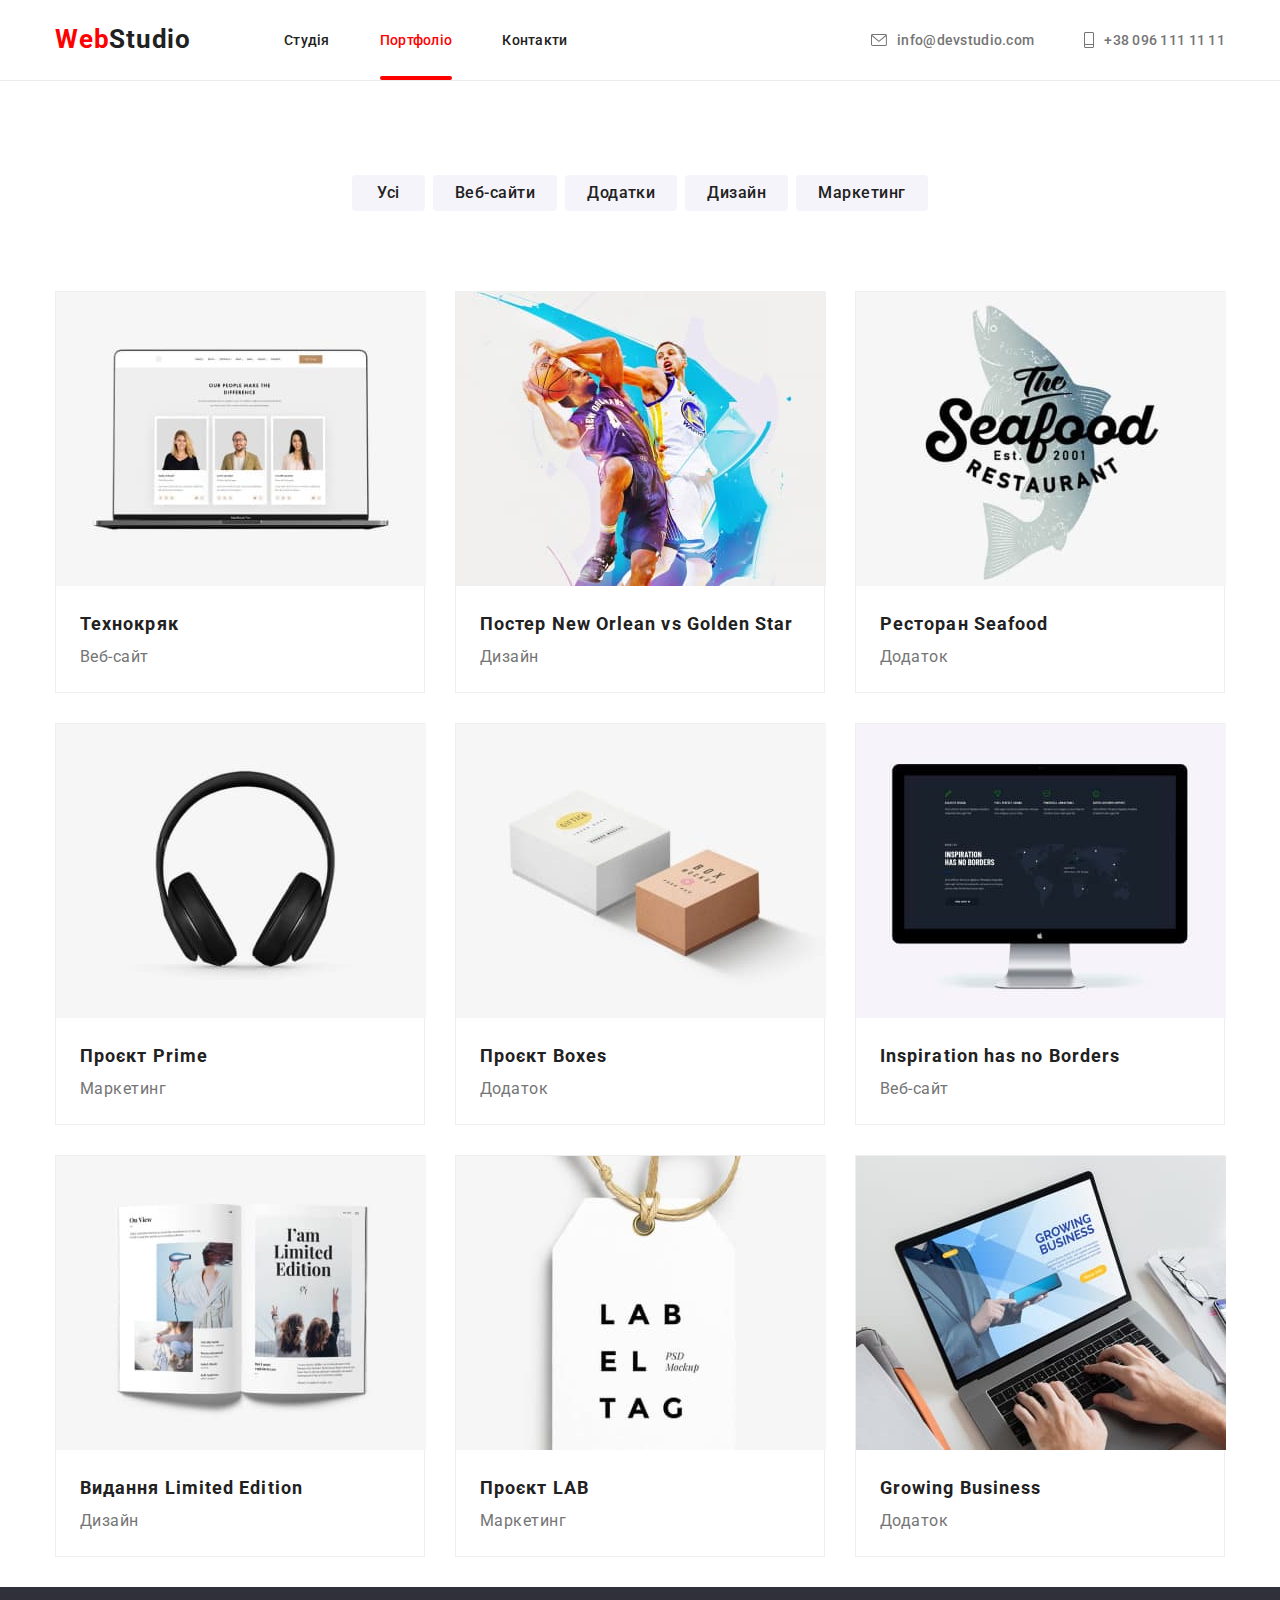
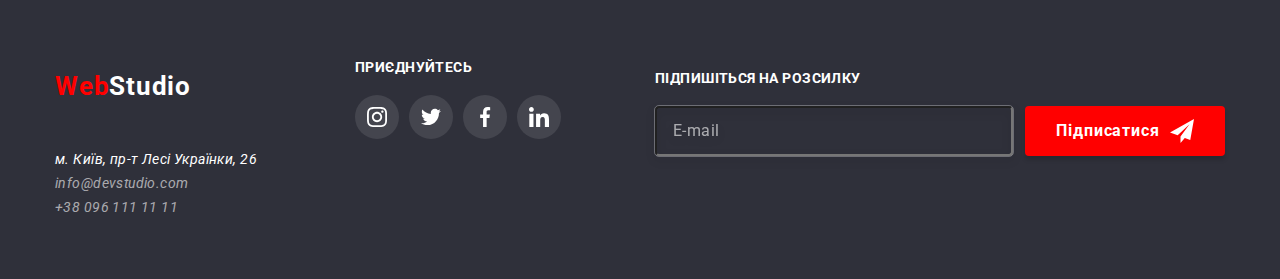
==== portfolio.html @ ca232012 "commit" ====
<!DOCTYPE html>
<html lang="en">
  <head>
    <meta charset="UTF-8" />
    <meta http-equiv="X-UA-Compatible" content="IE=edge" />
    <meta name="viewport" content="width=device-width, initial-scale=1.0" />
    <title>Homework</title>
    <link rel="preconnect" href="https://fonts.googleapis.com" />
    <link rel="preconnect" href="https://fonts.gstatic.com" crossorigin />
    <link
      href="https://fonts.googleapis.com/css2?family=Raleway:wght@700&family=Roboto:wght@400;500;700;900&display=swap"
      rel="stylesheet"
    />
    <link
      rel="stylesheet"
      href="https://cdnjs.cloudflare.com/ajax/libs/modern-normalize/1.1.0/modern-normalize.min.css"
    />
    <link rel="stylesheet" href="./css/main.min.css" />
  </head>
  <body class="body">
    <header class="portfolio-header">
    
      <div class="container container-header">
    
        <!-- Header Logo -->
    
        <nav class="site-nav">
          <a href="/" class="site-nav__logo-header link"><span class="site-nav__logo-web link">Web</span><span
              class="site-nav__logo-studio link">Studio</span></a>
    
          <!-- Header Navigation Items  -->
    
          <ul class="site-nav__list list">
            <li class="site-nav__item">
              <a href="./index.html" class="site-nav__nav-item link site-nav__nav-item--passive">Студія</a>
            </li>
            <li class="site-nav__item">
              <a href="./portfolio.html"
                class="site-nav__nav-item link site-nav__nav-item site-nav__nav-item--active">Портфоліо
              </a>
            </li>
            <li class="site-nav__item">
              <a href="#" class="site-nav__nav-item link site-nav__nav-items site-nav__nav-item--passive">Контакти</a>
            </li>
          </ul>
        </nav>
    
        <!-- Header Contacts -->
    
        <ul class="contact-header-list list">
          <li class="contact-header-list__item">
            <div class="mail">
              <svg class="mail__icon">
                <use href="./images/symbol-defs.svg#icon-envelope"></use>
              </svg>
              <a href="mailto:info@devstudio.com" class="mail__link link">info@devstudio.com</a>
            </div>
          </li>
          <li>
            <div class="tel">
              <svg class="tel__icon">
                <use href="./images/symbol-defs.svg#telephone"></use>
              </svg>
              <a href="tel:+380961111111" class="tel__link">+38 096 111 11 11</a>
            </div>
          </li>
        </ul>
      </div>
    </header>

    <main>
      <h1 hidden class="page-title">Portfolio</h1>

      <!-- Buttons -->

      <section class="section button-page">
        <div class="container">
          <h2 hidden>Options</h2>
          <ul class="button-list list">
            <li class="item">
              <button
                type="button"
                class="portfolio-buttons interactive-element button-all"
              >
                Усі
              </button>
            </li>
            <li class="item">
              <button
                type="button"
                class="portfolio-buttons interactive-element button"
              >
                Веб-сайти
              </button>
            </li>
            <li class="item">
              <button
                type="button"
                class="portfolio-buttons interactive-element button"
              >
                Додатки
              </button>
            </li>
            <li class="item">
              <button
                type="button"
                class="portfolio-buttons interactive-element button"
              >
                Дизайн
              </button>
            </li>
            <li class="item">
              <button
                type="button"
                class="portfolio-buttons interactive-element button"
              >
                Маркетинг
              </button>
            </li>
          </ul>
        </div>
      </section>

      <!-- Photos -->

      <section class="section portfolio-photos photo-page">
        <div class="container">
          <h2 hidden>Gallery</h2>
          <ul class="list gallery-list">
            <li class="item">
              <div class="portfolio-photo-container">
                <img src="./images/laptop.jpg" alt="laptop" width="370" />
                <div class="photo-inner-container">
                  <p class="photo-inner-text">
                    Ресурс пропонує комплексні пропозиції з різним рівнем
                    функціоналу та сервісів. Все це дозволить відвідувачу
                    отримати вичерпні відомості про компанію чи приватну особу.
                  </p>
                </div>
              </div>

              <div class="portfolio-card">
                <h3 class="gallery-name">Технокряк</h3>
                <p class="gallery-description">Веб-сайт</p>
              </div>
            </li>
            <li class="item">
              <div class="portfolio-photo-container">
                <img
                  src="./images/basketball.jpg"
                  alt="basketball"
                  width="370"
                />
                <div class="photo-inner-container">
                  <p class="photo-inner-text">
                    Ресурс пропонує комплексні пропозиції з різним рівнем
                    функціоналу та сервісів. Все це дозволить відвідувачу
                    отримати вичерпні відомості про компанію чи приватну особу.
                  </p>
                </div>
              </div>

              <div class="portfolio-card">
                <h3 class="gallery-name">Постер New Orlean vs Golden Star</h3>
                <p class="gallery-description">Дизайн</p>
              </div>
            </li>
            <li class="item">
              <div class="portfolio-photo-container">
                <img src="./images/seafood.jpg" alt="seafood" width="370" />
                <div class="photo-inner-container">
                  <p class="photo-inner-text">
                    Ресурс пропонує комплексні пропозиції з різним рівнем
                    функціоналу та сервісів. Все це дозволить відвідувачу
                    отримати вичерпні відомості про компанію чи приватну особу.
                  </p>
                </div>
              </div>

              <div class="portfolio-card">
                <h3 class="gallery-name">Ресторан Seafood</h3>
                <p class="gallery-description">Додаток</p>
              </div>
            </li>
            <li class="item">
              <div class="portfolio-photo-container">
                <img
                  src="./images/headphones.jpg"
                  alt="headphones"
                  width="370"
                />
                <div class="photo-inner-container">
                  <p class="photo-inner-text">
                    Ресурс пропонує комплексні пропозиції з різним рівнем
                    функціоналу та сервісів. Все це дозволить відвідувачу
                    отримати вичерпні відомості про компанію чи приватну особу.
                  </p>
                </div>
              </div>

              <div class="portfolio-card">
                <h3 class="gallery-name">Проєкт Prime</h3>
                <p class="gallery-description">Маркетинг</p>
              </div>
            </li>
            <li class="item">
              <div class="portfolio-photo-container">
                <img src="./images/boxes.jpg" alt="boxes" width="370" />
                <div class="photo-inner-container">
                  <p class="photo-inner-text">
                    Ресурс пропонує комплексні пропозиції з різним рівнем
                    функціоналу та сервісів. Все це дозволить відвідувачу
                    отримати вичерпні відомості про компанію чи приватну особу.
                  </p>
                </div>
              </div>

              <div class="portfolio-card">
                <h3 class="gallery-name">Проєкт Boxes</h3>
                <p class="gallery-description">Додаток</p>
              </div>
            </li>
            <li class="item">
              <div class="portfolio-photo-container">
                <img src="./images/monitor.jpg" alt="monitor" width="370" />
                <div class="photo-inner-container">
                  <p class="photo-inner-text">
                    Ресурс пропонує комплексні пропозиції з різним рівнем
                    функціоналу та сервісів. Все це дозволить відвідувачу
                    отримати вичерпні відомості про компанію чи приватну особу.
                  </p>
                </div>
              </div>

              <div class="portfolio-card">
                <h3 class="gallery-name">Inspiration has no Borders</h3>
                <p class="gallery-description">Веб-сайт</p>
              </div>
            </li>
            <li class="item">
              <div class="portfolio-photo-container">
                <img
                  src="./images/limited-edition.jpg"
                  alt="limited-edition"
                  width="370"
                />
                <div class="photo-inner-container">
                  <p class="photo-inner-text">
                    Ресурс пропонує комплексні пропозиції з різним рівнем
                    функціоналу та сервісів. Все це дозволить відвідувачу
                    отримати вичерпні відомості про компанію чи приватну особу.
                  </p>
                </div>
              </div>

              <div class="portfolio-card">
                <h3 class="gallery-name">Видання Limited Edition</h3>
                <p class="gallery-description">Дизайн</p>
              </div>
            </li>
            <li class="item">
              <div class="portfolio-photo-container">
                <img src="./images/lab.jpg" alt="lab" width="370" />
                <div class="photo-inner-container">
                  <p class="photo-inner-text">
                    Ресурс пропонує комплексні пропозиції з різним рівнем
                    функціоналу та сервісів. Все це дозволить відвідувачу
                    отримати вичерпні відомості про компанію чи приватну особу.
                  </p>
                </div>
              </div>

              <div class="portfolio-card">
                <h3 class="gallery-name">Проєкт LAB</h3>
                <p class="gallery-description">Маркетинг</p>
              </div>
            </li>
            <li class="item">
              <div class="portfolio-photo-container">
                <img
                  src="./images/growing-business.jpg"
                  alt="growing-business"
                  width="370"
                />
                <div class="photo-inner-container">
                  <p class="photo-inner-text">
                    Ресурс пропонує комплексні пропозиції з різним рівнем
                    функціоналу та сервісів. Все це дозволить відвідувачу
                    отримати вичерпні відомості про компанію чи приватну особу.
                  </p>
                </div>
              </div>

              <div class="portfolio-card">
                <h3 class="gallery-name">Growing Business</h3>
                <p class="gallery-description">Додаток</p>
              </div>
            </li>
          </ul>
        </div>
      </section>
    </main>

    <!-- Footer -->

<footer class="footer">
  <div class="container footer-page">
    <div class="logo-address">

      <!-- Logo2 -->

      <a href="/" class="logo-footer link">
        <span class="logo-footer__web">Web</span><span class="logo-footer__studio">Studio</span></a>

      <!-- Address -->

      <address class="address-content">
        <ul class="list address-list">
          <li class="footer-first-li">
            <a href="https://goo.gl/maps/HX44u6QqczXMJnG8A" target="_blank" rel="noopener norefferer nofollow"
              class="address link">
              м. Київ, пр-т Лесі Українки, 26
            </a>
          </li>
          <li class="footer-second-li">
            <a href="emailto:info@devstudio.com" class="footer-mail address link">info@devstudio.com</a>
          </li>
          <li class="footer-third-li">
            <a href="tel:+380961111111" class="footer-tel address link">+38 096 111 11 11</a>
          </li>
        </ul>
      </address>
    </div>
    <div class="block-join">
      <p class="title-join">Приєднуйтесь</p>
      <ul class="list list-join">
        <li class="item-join">
          <a href="/" class="link-join link">
            <svg class="instagram icon-join" width="20" height="20">
              <use href="./images/symbol-defs.svg#instagram"></use>
            </svg>
          </a>
        </li>
        <li class="item-join">
          <a href="/" class="link-join link">
            <svg class="instagram icon-join" width="20" height="20">
              <use href="./images/symbol-defs.svg#twitter"></use>
            </svg>
          </a>
        </li>
        <li class="item-join">
          <a href="/" class="link-join link">
            <svg class="instagram icon-join" width="20" height="20">
              <use href="./images/symbol-defs.svg#facebook"></use>
            </svg>
          </a>
        </li>
        <li class="item-join">
          <a href="/" class="link-join link">
            <svg class="instagram icon-join" width="20" height="20">
              <use href="./images/symbol-defs.svg#linkedin"></use>
            </svg>
          </a>
        </li>
      </ul>
    </div>

    <!-- Footer Form -->

    <div class="subscribe-container">
      <p class="subscribe-title">Підпишіться на розсилку</p>
      <div class="subscribe-inner-container">
        <form class="form-footer">
          <label>
            <input class="footer-input" type="email" name="email" id="email" placeholder="E-mail" />
          </label>
        </form>
        <button type="submit" class="subscribe-button">
          <p class="subscribe-button-text">Підписатися</p>
          <svg class="subscribe-svg">
            <use href="./images/button-and-modal.svg#telegram-subscribe-button"></use>
          </svg>
        </button>
      </div>
    </div>
  </div>
</footer>
    
  </body>
</html>
---- css/main.min.css ----
h1,h2,h3,h4,h5,h6,p,ul{margin-top:0;margin-bottom:0;padding:0}.list{list-style:none;padding:0;margin:0}.body{font-family:"Roboto",sans-serif;font-size:14px;background-color:#fff;color:#212121}.container{width:1200px;margin:0 auto;padding:0 15px}.link{text-decoration:none}.section{padding-top:94px;padding-bottom:30px}/*! modern-normalize v1.1.0 | MIT License | https://github.com/sindresorhus/modern-normalize */*,::before,::after{-webkit-box-sizing:border-box;box-sizing:border-box}html{line-height:1.15;-webkit-text-size-adjust:100%;-moz-tab-size:4;-o-tab-size:4;tab-size:4}body{margin:0;font-family:system-ui,-apple-system,"Segoe UI",Roboto,Helvetica,Arial,sans-serif,"Apple Color Emoji","Segoe UI Emoji"}hr{height:0;color:inherit}abbr[title]{-webkit-text-decoration:underline dotted;text-decoration:underline dotted}b,strong{font-weight:bolder}code,kbd,samp,pre{font-family:ui-monospace,SFMono-Regular,Consolas,"Liberation Mono",Menlo,monospace;font-size:1em}small{font-size:80%}sub,sup{font-size:75%;line-height:0;position:relative;vertical-align:baseline}sub{bottom:-0.25em}sup{top:-0.5em}table{text-indent:0;border-color:inherit}button,input,optgroup,select,textarea{font-family:inherit;font-size:100%;line-height:1.15;margin:0}button,select{text-transform:none}button,[type=button],[type=reset],[type=submit]{-webkit-appearance:button}::-moz-focus-inner{border-style:none;padding:0}:-moz-focusring{outline:1px dotted ButtonText}:-moz-ui-invalid{box-shadow:none}legend{padding:0}progress{vertical-align:baseline}::-webkit-inner-spin-button,::-webkit-outer-spin-button{height:auto}[type=search]{-webkit-appearance:textfield;outline-offset:-2px}::-webkit-search-decoration{-webkit-appearance:none}::-webkit-file-upload-button{-webkit-appearance:button;font:inherit}summary{display:list-item}.container-header{display:-webkit-box;display:-ms-flexbox;display:flex}.site-nav{display:-webkit-box;display:-ms-flexbox;display:flex;-webkit-box-align:center;-ms-flex-align:center;align-items:center}.site-nav__logo-header{display:-webkit-box;display:-ms-flexbox;display:flex;-ms-flex-line-pack:center;align-content:center;-webkit-box-pack:end;-ms-flex-pack:end;justify-content:flex-end;margin-right:93px;padding-top:24px;padding-bottom:25px;font-weight:700;font-size:26px;line-height:1.1923076923;letter-spacing:.03em}.site-nav__logo-web{color:red}.site-nav__logo-studio{color:#212121}.site-nav__list{display:-webkit-box;display:-ms-flexbox;display:flex}.site-nav__item{margin-right:50px}.site-nav__item:last-child{margin-right:0}.site-nav__nav-item{font-weight:500;line-height:1.1428571429;letter-spacing:.02em;color:#212121;display:block;padding-top:32px;-webkit-transition:background-color 250ms cubic-bezier(0.4, 0, 0.2, 1),color 250ms cubic-bezier(0.4, 0, 0.2, 1);transition:background-color 250ms cubic-bezier(0.4, 0, 0.2, 1),color 250ms cubic-bezier(0.4, 0, 0.2, 1)}.site-nav__nav-item--passive{padding-top:32px;padding-bottom:32px}.site-nav__nav-item--active{color:red}.site-nav__nav-item--active{color:red}.site-nav__nav-item--active::after{display:block;content:"";width:100%;height:4px;margin-top:28px;margin-bottom:0px;background-color:red;border-radius:2px}.site-nav__nav-item:hover,.site-nav__nav-item:focus{color:red}.portfolio-header{background-color:#fff;border-bottom:1px solid #ececec}.portfolio-active-link{color:red}.portfolio-active-link::after{display:block;content:"";width:100%;height:4px;margin-top:28px;margin-bottom:0px;background-color:red;border-radius:2px}.contact-header-list{display:-webkit-box;display:-ms-flexbox;display:flex;-webkit-box-align:center;-ms-flex-align:center;align-items:center;margin-left:auto}.contact-header-list__item:not(:first-child){margin-left:50px}.mail{display:-webkit-box;display:-ms-flexbox;display:flex;-webkit-box-align:center;-ms-flex-align:center;align-items:center}.mail__icon{width:16px;height:12px;margin-right:10px;fill:#757575;-webkit-transition:fill 250ms cubic-bezier(0.4, 0, 0.2, 1);transition:fill 250ms cubic-bezier(0.4, 0, 0.2, 1)}.mail__icon:hover,.mail__icon:focus{fill:red}.mail__link{font-weight:500;line-height:1.3333333333;letter-spacing:.02em;text-decoration:none;color:#757575;margin-right:50px;-webkit-transition:color 250ms cubic-bezier(0.4, 0, 0.2, 1);transition:color 250ms cubic-bezier(0.4, 0, 0.2, 1)}.mail__link:hover,.mail__link:focus{color:red}.tel{display:-webkit-box;display:-ms-flexbox;display:flex;-webkit-box-align:center;-ms-flex-align:center;align-items:center}.tel__icon{width:10px;height:16px;margin-right:10px;fill:#757575;-webkit-transition:fill 250ms cubic-bezier(0.4, 0, 0.2, 1);transition:fill 250ms cubic-bezier(0.4, 0, 0.2, 1)}.tel__icon:hover,.tel__icon:focus{fill:red}.tel__link{font-weight:500;line-height:1.3333333333;letter-spacing:.02em;text-decoration:none;color:#757575;-webkit-transition:color 250ms cubic-bezier(0.4, 0, 0.2, 1);transition:color 250ms cubic-bezier(0.4, 0, 0.2, 1)}.tel__link:hover,.tel__link:focus{color:red}.hero-page{background-color:#2f303a;text-align:center;padding-top:0px;padding-bottom:0px}.overlay{max-width:1600px;min-height:600px;margin-left:auto;margin-right:auto;padding-top:200px;padding-bottom:200px;background:rgba(47,48,58,.4);background-image:-webkit-gradient(linear, left top, left bottom, from(rgba(47, 48, 58, 0.4)), to(rgba(47, 48, 58, 0.4))),url(../images/hero-overlay.jpg);background-image:linear-gradient(rgba(47, 48, 58, 0.4), rgba(47, 48, 58, 0.4)),url(../images/hero-overlay.jpg);background-repeat:no-repeat;background-size:cover;background-position:center}.hero__title{font-weight:900;font-size:44px;line-height:1.3636363636;text-align:center;letter-spacing:.06em;text-transform:uppercase;color:#fff;width:696px;margin-left:auto;margin-right:auto}.hero__title-button{font-weight:700;font-size:16px;line-height:1.875;font-family:inherit;cursor:pointer;color:#fff;background-color:red;display:inline-block;margin-top:30px;margin-left:auto;margin-right:auto;-webkit-box-shadow:0px 4px 4px rgba(0,0,0,.15);box-shadow:0px 4px 4px rgba(0,0,0,.15);border-radius:4px;border:none;min-width:216px;padding:10px 32px;-webkit-transition:background-color 250ms cubic-bezier(0.4, 0, 0.2, 1),color 250ms cubic-bezier(0.4, 0, 0.2, 1),text-shadow 250ms cubic-bezier(0.4, 0, 0.2, 1);transition:background-color 250ms cubic-bezier(0.4, 0, 0.2, 1),color 250ms cubic-bezier(0.4, 0, 0.2, 1),text-shadow 250ms cubic-bezier(0.4, 0, 0.2, 1)}.hero__title-button:hover{background-color:#188ce8;-webkit-filter:drop-shadow(0px 4px 4px rgba(0, 0, 0, 0.25));filter:drop-shadow(0px 4px 4px rgba(0, 0, 0, 0.25))}.opportunities-page{background-color:#f5f5f5}.opportunities-container__list{display:-webkit-box;display:-ms-flexbox;display:flex}.opportunities-bg{display:-webkit-box;display:-ms-flexbox;display:flex;content:"";-webkit-box-pack:center;-ms-flex-pack:center;justify-content:center;-webkit-box-align:center;-ms-flex-align:center;align-items:center;background-color:#f5f4fa;width:270px;height:120px;margin-bottom:30px;border:none;border-radius:4px}.opportunities-container__item+.opportunities-container__item{margin-left:30px}.opportunities-container__title{font-weight:700;line-height:1.1428571429;letter-spacing:.03em;text-transform:uppercase;color:#212121;margin-bottom:10px}.opportunities-container__text{font-weight:400;line-height:1.7142857143;letter-spacing:.03em;color:#757575}.wwd-section{padding-top:0px;background-color:#f5f5f5}.wwd__title{font-weight:700;font-size:36px;line-height:1.1666666667;text-align:center;letter-spacing:.03em;color:#212121}.wwd__photo-list{display:-webkit-box;display:-ms-flexbox;display:flex;padding-top:50px}.wwd__item+.wwd__item{margin-left:30px}.photo-wwd-container{position:relative;width:370px;height:294px}.photo-wwd-inner-container{position:absolute;bottom:0;display:-webkit-box;display:-ms-flexbox;display:flex;-webkit-box-pack:center;-ms-flex-pack:center;justify-content:center;-webkit-box-align:center;-ms-flex-align:center;align-items:center;width:100%;height:70px;background-color:rgba(47,48,58,.8);border:1px solid #000;-webkit-box-shadow:0px 4px 4px rgba(0,0,0,.25);box-shadow:0px 4px 4px rgba(0,0,0,.25);font-weight:700;font-size:14px;line-height:16px;text-align:center;letter-spacing:.03em;text-transform:uppercase;color:#fff}.team-page{background-color:#f5f4fa;padding-bottom:0px}.team-title{font-weight:700;font-size:36px;line-height:1.1666666667;text-align:center;letter-spacing:.03em;border-color:#fff;color:#212121}.list-team-images{padding-top:50px;padding-bottom:107px;display:-webkit-box;display:-ms-flexbox;display:flex;-webkit-box-pack:justify;-ms-flex-pack:justify;justify-content:space-between}.list-team-images .item{width:calc((100% - 30px)/2);background-color:#fff;-webkit-box-shadow:0px 1px 3px rgba(0,0,0,.12),0px 1px 1px rgba(0,0,0,.14),0px 2px 1px rgba(0,0,0,.2);box-shadow:0px 1px 3px rgba(0,0,0,.12),0px 1px 1px rgba(0,0,0,.14),0px 2px 1px rgba(0,0,0,.2);border-radius:0px 0px 4px 4px}.list-team-images>.item:not(:last-child){margin-right:30px}.images-team{border-radius:0px}.worker{font-weight:500;font-size:16px;line-height:1.1875;text-align:center;letter-spacing:.03em;color:#212121;margin-top:30px}.position{font-weight:400;font-size:16px;line-height:1.1875;text-align:center;letter-spacing:.03em;color:#757575;margin-top:10px;margin-bottom:30px}.social-list{display:-webkit-box;display:-ms-flexbox;display:flex;-webkit-box-pack:center;-ms-flex-pack:center;justify-content:center;-webkit-box-align:center;-ms-flex-align:center;align-items:center;padding-left:32px;padding-right:32px;padding-bottom:30px}.social-list>.social-item+.social-item{margin-left:10px}.social-link{display:-webkit-box;display:-ms-flexbox;display:flex;-webkit-box-pack:center;-ms-flex-pack:center;justify-content:center;-webkit-box-align:center;-ms-flex-align:center;align-items:center;width:44px;height:44px;background-color:#fff;border:none;border-radius:50%;-webkit-transition:background-color 250ms cubic-bezier(0.4, 0, 0.2, 1);transition:background-color 250ms cubic-bezier(0.4, 0, 0.2, 1)}.social-link:hover{background-color:red}.icon{width:20px;height:20px;fill:#afb1b8;-webkit-transition:fill 250ms cubic-bezier(0.4, 0, 0.2, 1);transition:fill 250ms cubic-bezier(0.4, 0, 0.2, 1)}.icon:hover,.icon:focus{fill:#fff}.instagram-icon{fill:#afb1b8;-webkit-transition:fill 250ms cubic-bezier(0.4, 0, 0.2, 1);transition:fill 250ms cubic-bezier(0.4, 0, 0.2, 1)}.instagram-icon:hover,.instagram-icon:focus{fill:#fff}.permanent-clients{padding-top:0px}.permanent-clients-title{font-weight:700;font-size:36px;line-height:42px;text-align:center;letter-spacing:.03em;color:#212121;padding-top:82px}.clients-list{display:-webkit-box;display:-ms-flexbox;display:flex;margin-top:50px;-webkit-box-pack:center;-ms-flex-pack:center;justify-content:center}.clients-link{display:-webkit-box;display:-ms-flexbox;display:flex;-webkit-box-pack:center;-ms-flex-pack:center;justify-content:center;-webkit-box-align:center;-ms-flex-align:center;align-items:center;width:170px;height:92px;background-color:#fff;border:1px solid #afb1b8;border-radius:4px;-webkit-transition:border 250ms cubic-bezier(0.4, 0, 0.2, 1);transition:border 250ms cubic-bezier(0.4, 0, 0.2, 1)}.clients-link:hover,.clients-link:focus{border:1px solid #2196f3}.icon-clients{width:106px;height:60px;fill:#afb1b8;-webkit-transition:fill 250ms cubic-bezier(0.4, 0, 0.2, 1);transition:fill 250ms cubic-bezier(0.4, 0, 0.2, 1)}.icon-clients:hover,.icon-clients:focus{fill:red}.clients-list>.item-clients+.item-clients{margin-left:30px}.footer{background-color:#2f303a;padding-top:60px;padding-bottom:60px}.footer-page{display:-webkit-box;display:-ms-flexbox;display:flex;-webkit-box-pack:justify;-ms-flex-pack:justify;justify-content:space-between}.logo-footer{display:-webkit-box;display:-ms-flexbox;display:flex;-ms-flex-line-pack:center;align-content:center;-webkit-box-pack:end;-ms-flex-pack:end;justify-content:flex-end;margin-right:93px;padding-top:24px;padding-bottom:25px;font-weight:700;font-size:26px;line-height:1.1923076923;letter-spacing:.03em}.logo-footer__web{color:red}.logo-footer__studio{color:#fff}.address{font-weight:400;line-height:1.7142857143;letter-spacing:.03em;color:#fff;-webkit-transition:color 250ms cubic-bezier(0.4, 0, 0.2, 1);transition:color 250ms cubic-bezier(0.4, 0, 0.2, 1)}.address:hover,.address:focus{color:red}.address-content{margin-top:20px}.footer-mail{color:rgba(255,255,255,.6);margin-top:9px}.footer-tel{color:rgba(255,255,255,.6);margin-top:9px}.block-join{width:206px;height:80px;padding-top:12px;margin-left:70px;padding-bottom:40px}.title-join{font-weight:700;font-size:14px;line-height:16px;letter-spacing:.03em;text-transform:uppercase;color:#fff}.list-join{display:-webkit-box;display:-ms-flexbox;display:flex;list-style:none;margin-top:20px}.list-join>.item-join+.item-join{margin-left:10px}.link-join{display:-webkit-box;display:-ms-flexbox;display:flex;-webkit-box-align:center;-ms-flex-align:center;align-items:center;-webkit-box-pack:center;-ms-flex-pack:center;justify-content:center;width:44px;height:44px;border:none;border-radius:50%;background-color:rgba(255,255,255,.1);-webkit-transition:background-color 250ms cubic-bezier(0.4, 0, 0.2, 1);transition:background-color 250ms cubic-bezier(0.4, 0, 0.2, 1)}.link-join:hover,.link-join:focus{background-color:red}.icon-join{fill:#fff;-webkit-transition:fill 250ms cubic-bezier(0.4, 0, 0.2, 1);transition:fill 250ms cubic-bezier(0.4, 0, 0.2, 1)}.icon-join:hover,.icon-join:focus{fill:#fff}.subscribe-container{margin-left:93px;padding-top:23px;padding-bottom:23px}.subscribe-title{font-weight:700;font-size:14px;line-height:16px;letter-spacing:.03em;text-transform:uppercase;color:#fff;margin-bottom:20px}.subscribe-inner-container{display:-webkit-box;display:-ms-flexbox;display:flex}.form-footer input{width:358px;height:50px;margin-right:12px;padding:15px 16px;background-color:rgba(0,0,0,0);outline:1px solid rgba(255,255,255,.3);-webkit-filter:drop-shadow(0px 4px 4px rgba(0, 0, 0, 0.15));filter:drop-shadow(0px 4px 4px rgba(0, 0, 0, 0.15));border-radius:4px}.form-footer input::-webkit-input-placeholder{font-weight:400;font-size:16px;line-height:20px;letter-spacing:.03em;color:rgba(255,255,255,.6)}.form-footer input::-moz-placeholder{font-weight:400;font-size:16px;line-height:20px;letter-spacing:.03em;color:rgba(255,255,255,.6)}.form-footer input:-ms-input-placeholder{font-weight:400;font-size:16px;line-height:20px;letter-spacing:.03em;color:rgba(255,255,255,.6)}.form-footer input::-ms-input-placeholder{font-weight:400;font-size:16px;line-height:20px;letter-spacing:.03em;color:rgba(255,255,255,.6)}.form-footer input::placeholder{font-weight:400;font-size:16px;line-height:20px;letter-spacing:.03em;color:rgba(255,255,255,.6)}.subscribe-button{display:-webkit-box;display:-ms-flexbox;display:flex;-webkit-box-pack:center;-ms-flex-pack:center;justify-content:center;-webkit-box-align:center;-ms-flex-align:center;align-items:center;width:200px;height:50px;background-color:red;-webkit-box-shadow:0px 4px 4px rgba(0,0,0,.15);box-shadow:0px 4px 4px rgba(0,0,0,.15);border-radius:4px;border:none;cursor:pointer}.subscribe-button-text{margin-right:10px;font-weight:700;font-size:16px;line-height:30px;letter-spacing:.06em;color:#fff}.subscribe-svg{width:24px;height:24px}.backdrop{position:fixed;top:0;left:0;bottom:0;right:0;background:rgba(0,0,0,.2);opacity:1;-webkit-transition:opacity 250ms cubic-bezier(0.4, 0, 0.2, 1);transition:opacity 250ms cubic-bezier(0.4, 0, 0.2, 1)}.backdrop.is-hidden{visibility:hidden;opacity:0;pointer-events:none}.backdrop.is-hidden .modal{-webkit-transform:translate(-50%, -50%) scale(0.2);transform:translate(-50%, -50%) scale(0.2)}.modal{position:absolute;top:50%;left:50%;min-width:528px;min-height:581px;background:#fff;-webkit-box-shadow:0px 1px 3px rgba(0,0,0,.12),0px 1px 1px rgba(0,0,0,.14),0px 2px 1px rgba(0,0,0,.2);box-shadow:0px 1px 3px rgba(0,0,0,.12),0px 1px 1px rgba(0,0,0,.14),0px 2px 1px rgba(0,0,0,.2);border-radius:4px;-webkit-transform:translate(-50%, -50%) scale(1);transform:translate(-50%, -50%) scale(1);-webkit-transition:-webkit-transform 250ms cubic-bezier(0.4, 0, 0.2, 1);transition:-webkit-transform 250ms cubic-bezier(0.4, 0, 0.2, 1);transition:transform 250ms cubic-bezier(0.4, 0, 0.2, 1);transition:transform 250ms cubic-bezier(0.4, 0, 0.2, 1), -webkit-transform 250ms cubic-bezier(0.4, 0, 0.2, 1)}.modal-button{position:absolute;top:8px;right:8px;display:-webkit-box;display:-ms-flexbox;display:flex;-webkit-box-pack:center;-ms-flex-pack:center;justify-content:center;-webkit-box-align:center;-ms-flex-align:center;align-items:center;width:30px;height:30px;background:#fff;border:1px solid rgba(0,0,0,.1);border-radius:50%;cursor:pointer}.modal-button-svg{fill:#000;-webkit-transition:fill 250ms cubic-bezier(0.4, 0, 0.2, 1);transition:fill 250ms cubic-bezier(0.4, 0, 0.2, 1)}.modal-button-svg:hover{fill:red}.modal-title{margin-left:auto;margin-right:auto;padding-top:40px;font-weight:700;font-size:20px;line-height:23px;text-align:center;letter-spacing:.03em;color:#212121}.modal-form{width:448px;height:342px;margin-left:auto;margin-right:auto;margin-top:12px;padding-bottom:0px}.modal-form-field{position:relative;display:-webkit-box;display:-ms-flexbox;display:flex;-webkit-box-orient:vertical;-webkit-box-direction:normal;-ms-flex-direction:column;flex-direction:column}.modal-form-field:not(:last-child) input{margin-bottom:10px;height:40px}.modal-form-input{width:100%;margin:0;padding-left:42px;padding-top:12px;padding-bottom:12px;border:1px solid rgba(33,33,33,.2);border-radius:4px;-webkit-transition:outline 250ms cubic-bezier(0.4, 0, 0.2, 1);transition:outline 250ms cubic-bezier(0.4, 0, 0.2, 1)}.modal-form-input:focus{outline:1px solid red}.svg-person{position:absolute;top:50%;left:12px;-webkit-transform:translateY(-25%);transform:translateY(-25%);width:12px;height:12px;-webkit-transition:fill 250ms cubic-bezier(0.4, 0, 0.2, 1);transition:fill 250ms cubic-bezier(0.4, 0, 0.2, 1)}.modal-form-field:focus-within>.svg-person{fill:red}.modal-form-label{margin-bottom:4px;font-weight:400;font-size:12px;line-height:14px;letter-spacing:.01em;color:#757575}textarea{resize:none}.modal-textarea{width:100%;height:120px;padding:12px 16px;border:1px solid rgba(33,33,33,.2);border-radius:4px;-webkit-transition:outline 250ms cubic-bezier(0.4, 0, 0.2, 1);transition:outline 250ms cubic-bezier(0.4, 0, 0.2, 1)}.modal-textarea:focus{outline:1px solid red}.modal-form-field>.modal-textarea::-webkit-input-placeholder{font-weight:400;font-size:12px;line-height:14px;letter-spacing:.01em;color:rgba(117,117,117,.5)}.modal-form-field>.modal-textarea::-moz-placeholder{font-weight:400;font-size:12px;line-height:14px;letter-spacing:.01em;color:rgba(117,117,117,.5)}.modal-form-field>.modal-textarea:-ms-input-placeholder{font-weight:400;font-size:12px;line-height:14px;letter-spacing:.01em;color:rgba(117,117,117,.5)}.modal-form-field>.modal-textarea::-ms-input-placeholder{font-weight:400;font-size:12px;line-height:14px;letter-spacing:.01em;color:rgba(117,117,117,.5)}.modal-form-field>.modal-textarea::placeholder{font-weight:400;font-size:12px;line-height:14px;letter-spacing:.01em;color:rgba(117,117,117,.5)}.checkbox-label{display:block}.checkbox{position:absolute;-webkit-appearance:none;-moz-appearance:none;appearance:none}.checkbox-icon{display:inline-block;background-image:url(../images/checkbox-black-frame.svg);width:16px;height:15px}.checkbox:checked+.checkbox-icon{border:rgba(0,0,0,0);background-color:red;background-image:url(../images/checkbox-done-icon.svg);background-repeat:no-repeat;background-position:center;background-size:contain;background-origin:border-box;border-radius:2px}.container-contract-conditions{display:-webkit-box;display:-ms-flexbox;display:flex;-webkit-box-pack:center;-ms-flex-pack:center;justify-content:center;-webkit-box-align:center;-ms-flex-align:center;align-items:center;margin-top:12px;padding:0}.form-contract-conditions{margin-right:8.38px}.text-contract-conditions{font-weight:400;font-size:14px;line-height:24px;letter-spacing:.03em;color:#757575}.contract-conditions-link{-webkit-text-decoration-line:underline;text-decoration-line:underline;color:red}.modal-button-submit{display:block;cursor:pointer;width:200px;height:50px;margin-top:30px;margin-left:auto;margin-right:auto;margin-bottom:40px;padding:auto;background-color:red;font-weight:700;font-size:16px;line-height:30px;letter-spacing:.06em;color:#fff;-webkit-box-shadow:0px 4px 4px rgba(0,0,0,.15);box-shadow:0px 4px 4px rgba(0,0,0,.15);border-radius:4px;border:none;-webkit-transition:background-color 250ms cubic-bezier(0.4, 0, 0.2, 1);transition:background-color 250ms cubic-bezier(0.4, 0, 0.2, 1)}.modal-button-submit:hover{background-color:#188ce8}.button-page .photo-page{background-color:#f5f5f5}.button-page{padding-bottom:0px}.button-list{list-style:none;display:-webkit-box;display:-ms-flexbox;display:flex;-webkit-box-pack:center;-ms-flex-pack:center;justify-content:center;padding-bottom:16px;border:1px #eee}.portfolio-buttons{border-radius:4px;border:none;-webkit-transition:background-color 250ms cubic-bezier(0.4, 0, 0.2, 1),color 250ms cubic-bezier(0.4, 0, 0.2, 1),text-shadow 250ms cubic-bezier(0.4, 0, 0.2, 1);transition:background-color 250ms cubic-bezier(0.4, 0, 0.2, 1),color 250ms cubic-bezier(0.4, 0, 0.2, 1),text-shadow 250ms cubic-bezier(0.4, 0, 0.2, 1)}.button-list .item+.item{margin-left:8px}.portfolio-buttons{font-family:inherit;font-weight:500;font-size:16px;line-height:1.5;letter-spacing:.03em;cursor:pointer}.portfolio-buttons:hover,.portfolio-buttons:focus{color:#fff;background-color:#188ce8;-webkit-box-shadow:0px 3px 1px rgba(0,0,0,.1),0px 1px 2px rgba(0,0,0,.08),0px 2px 2px rgba(0,0,0,.12);box-shadow:0px 3px 1px rgba(0,0,0,.1),0px 1px 2px rgba(0,0,0,.08),0px 2px 2px rgba(0,0,0,.12);border-radius:4px}.button-all{color:#212121;background-color:#f5f4fa;padding:6px 25px}.button{color:#212121;background-color:#f5f4fa;padding:6px 22px}.photo-page{padding-top:0px}.portfolio-card{margin-top:20px;padding-left:24px;padding-right:24px;padding-bottom:20px}.gallery-list{list-style:none;margin-top:34px;display:-webkit-box;display:-ms-flexbox;display:flex;-ms-flex-wrap:wrap;flex-wrap:wrap}.gallery-list>.item{width:370px;margin-right:30px;margin-top:30px;background-color:#fff;border:1px solid #eee;-webkit-transition:-webkit-box-shadow 250ms cubic-bezier(0.4, 0, 0.2, 1);transition:-webkit-box-shadow 250ms cubic-bezier(0.4, 0, 0.2, 1);transition:box-shadow 250ms cubic-bezier(0.4, 0, 0.2, 1);transition:box-shadow 250ms cubic-bezier(0.4, 0, 0.2, 1), -webkit-box-shadow 250ms cubic-bezier(0.4, 0, 0.2, 1)}.gallery-list>.item:hover,.gallery-list>.item:focus{-webkit-box-shadow:0px 1px 1px rgba(0,0,0,.12),0px 4px 4px rgba(0,0,0,.06),1px 4px 6px rgba(0,0,0,.16);box-shadow:0px 1px 1px rgba(0,0,0,.12),0px 4px 4px rgba(0,0,0,.06),1px 4px 6px rgba(0,0,0,.16)}.gallery-list>.item:nth-child(3n){margin-right:0}.gallery-name{font-weight:700;font-size:18px;line-height:2;letter-spacing:.06em}.gallery-description{font-weight:400;font-size:16px;line-height:30px;letter-spacing:.03em;color:#757575}.portfolio-photo-container{position:relative;width:370px;height:294px;top:0;bottom:0;right:0;left:0;overflow:hidden}.photo-inner-container{position:absolute;top:100%;left:0;width:100%;height:100%;background:rgba(33,150,243,.9);-webkit-transition:-webkit-transform 250ms cubic-bezier(0.4, 0, 0.2, 1);transition:-webkit-transform 250ms cubic-bezier(0.4, 0, 0.2, 1);transition:transform 250ms cubic-bezier(0.4, 0, 0.2, 1);transition:transform 250ms cubic-bezier(0.4, 0, 0.2, 1), -webkit-transform 250ms cubic-bezier(0.4, 0, 0.2, 1)}.photo-inner-text{position:absolute;padding:63px 24px;font-weight:400;font-size:18px;line-height:28px;letter-spacing:.03em;color:#fff}.gallery-list>.item:hover .photo-inner-container{-webkit-transform:translateY(-100%);transform:translateY(-100%)}/*# sourceMappingURL=main.min.css.map */
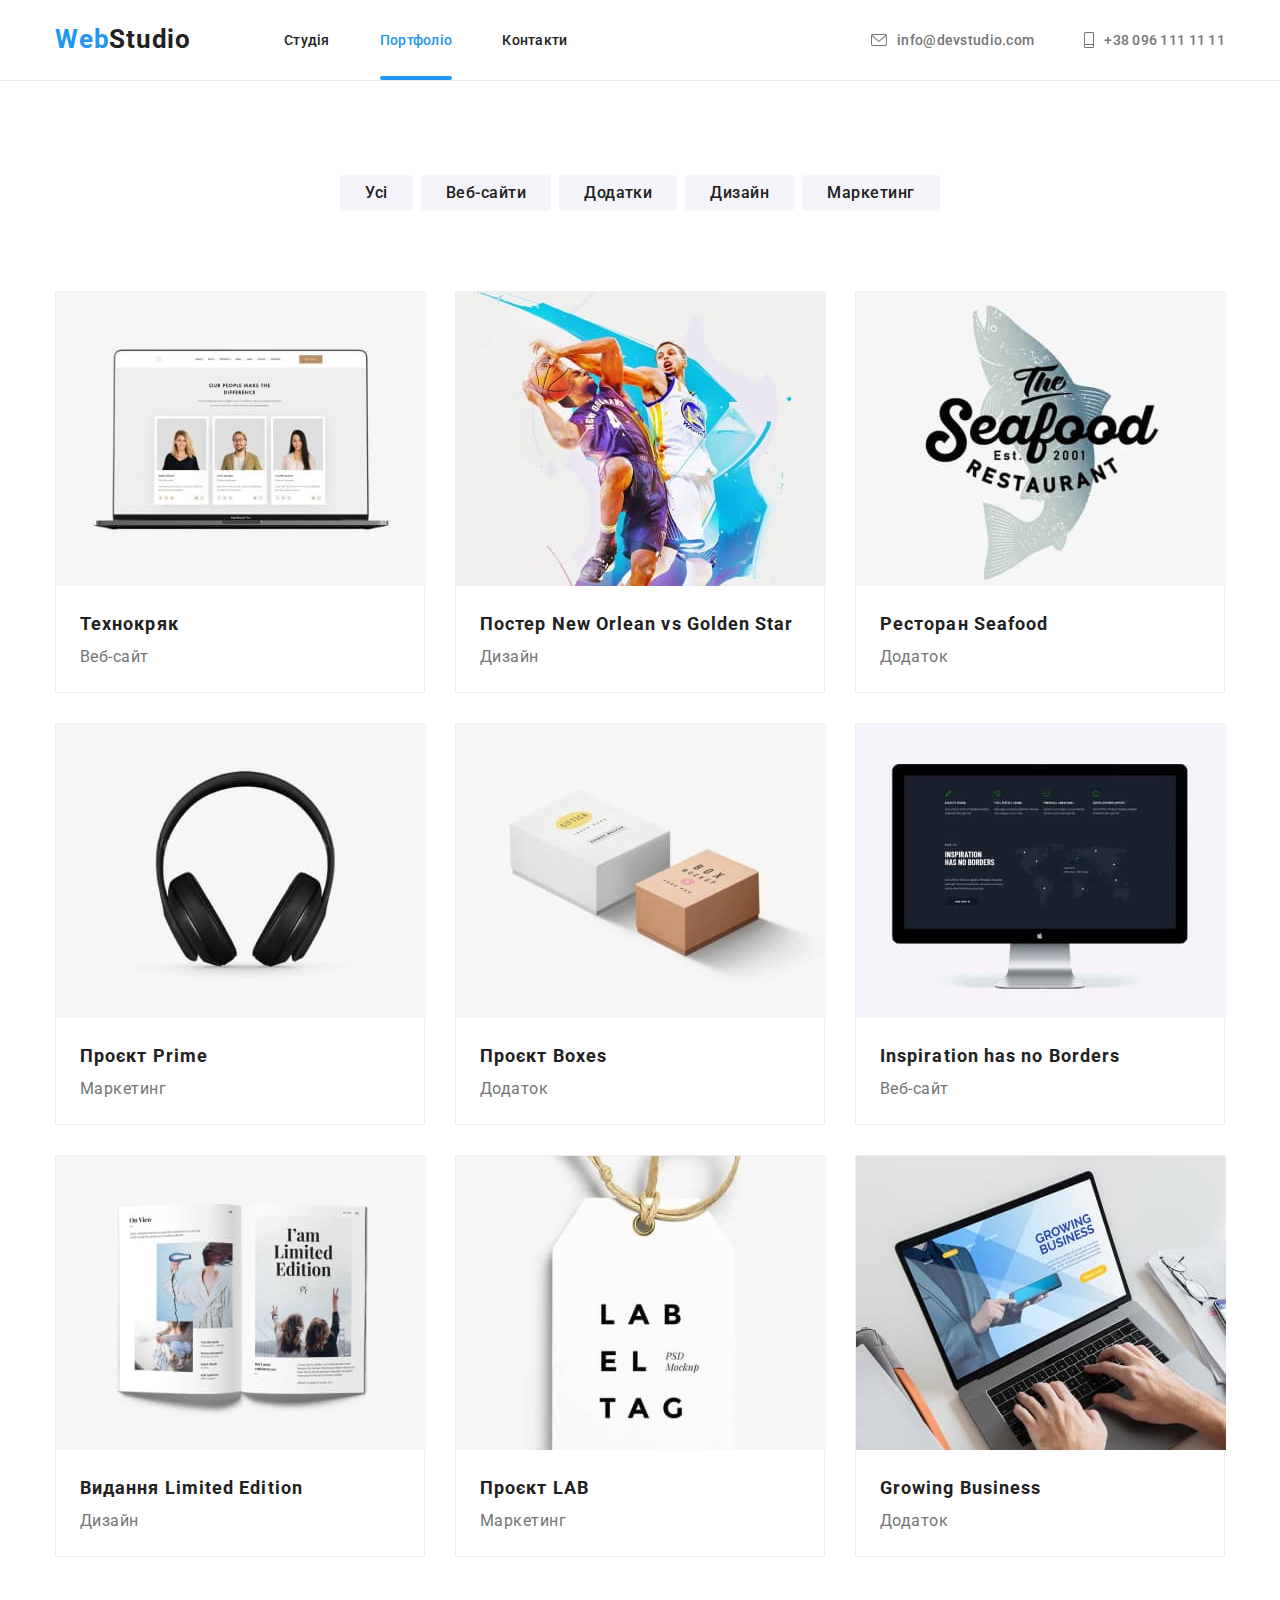
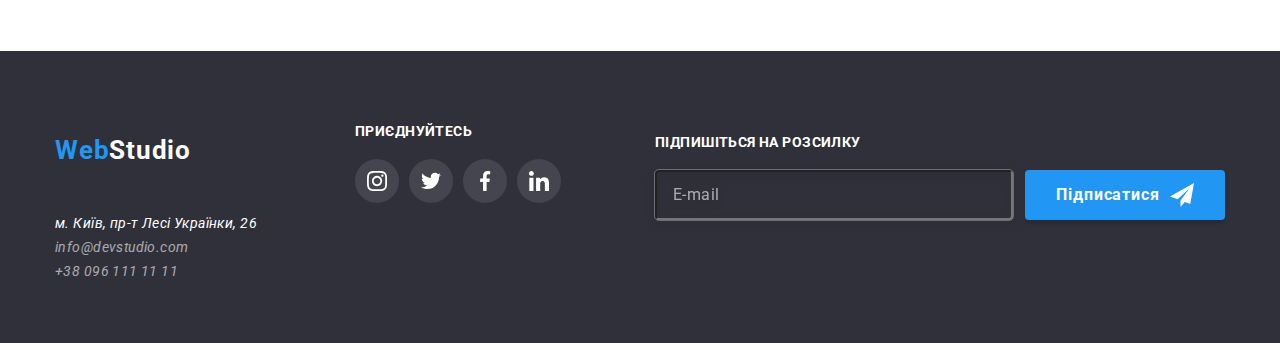
==== commit 68733afe: "commit" ====
--- a/portfolio.html
+++ b/portfolio.html
@@ -74,45 +74,45 @@
       <!-- Buttons -->
 
       <section class="section button-page">
-        <div class="container">
+        <div class="button container">
           <h2 hidden>Options</h2>
-          <ul class="button-list list">
-            <li class="item">
-              <button
-                type="button"
-                class="portfolio-buttons interactive-element button-all"
+          <ul class="button__list list">
+            <li class="button__item">
+              <button
+                type="button"
+                class="button__itself"
               >
                 Усі
               </button>
             </li>
-            <li class="item">
-              <button
-                type="button"
-                class="portfolio-buttons interactive-element button"
+            <li class="button__item">
+              <button
+                type="button"
+                class="button__itself"
               >
                 Веб-сайти
               </button>
             </li>
-            <li class="item">
-              <button
-                type="button"
-                class="portfolio-buttons interactive-element button"
+            <li class="button__item">
+              <button
+                type="button"
+                class="button__itself"
               >
                 Додатки
               </button>
             </li>
-            <li class="item">
-              <button
-                type="button"
-                class="portfolio-buttons interactive-element button"
+            <li class="button__item">
+              <button
+                type="button"
+                class="button__itself"
               >
                 Дизайн
               </button>
             </li>
-            <li class="item">
-              <button
-                type="button"
-                class="portfolio-buttons interactive-element button"
+            <li class="button__item">
+              <button
+                type="button"
+                class="button__itself"
               >
                 Маркетинг
               </button>
@@ -123,28 +123,28 @@
 
       <!-- Photos -->
 
-      <section class="section portfolio-photos photo-page">
-        <div class="container">
+      <section class="section photo-page">
+        <div class="gallery container">
           <h2 hidden>Gallery</h2>
-          <ul class="list gallery-list">
-            <li class="item">
+          <ul class="gallery__list list">
+            <li class="gallery__item">
               <div class="portfolio-photo-container">
                 <img src="./images/laptop.jpg" alt="laptop" width="370" />
                 <div class="photo-inner-container">
-                  <p class="photo-inner-text">
-                    Ресурс пропонує комплексні пропозиції з різним рівнем
-                    функціоналу та сервісів. Все це дозволить відвідувачу
-                    отримати вичерпні відомості про компанію чи приватну особу.
-                  </p>
-                </div>
-              </div>
-
-              <div class="portfolio-card">
-                <h3 class="gallery-name">Технокряк</h3>
-                <p class="gallery-description">Веб-сайт</p>
-              </div>
-            </li>
-            <li class="item">
+                  <p class="photo-inner-container__text">
+                    Ресурс пропонує комплексні пропозиції з різним рівнем
+                    функціоналу та сервісів. Все це дозволить відвідувачу
+                    отримати вичерпні відомості про компанію чи приватну особу.
+                  </p>
+                </div>
+              </div>
+
+              <div class="portfolio-card">
+                <h3 class="portfolio-card__name">Технокряк</h3>
+                <p class="portfolio-card__describtion">Веб-сайт</p>
+              </div>
+            </li>
+            <li class="gallery__item">
               <div class="portfolio-photo-container">
                 <img
                   src="./images/basketball.jpg"
@@ -152,37 +152,37 @@
                   width="370"
                 />
                 <div class="photo-inner-container">
-                  <p class="photo-inner-text">
-                    Ресурс пропонує комплексні пропозиції з різним рівнем
-                    функціоналу та сервісів. Все це дозволить відвідувачу
-                    отримати вичерпні відомості про компанію чи приватну особу.
-                  </p>
-                </div>
-              </div>
-
-              <div class="portfolio-card">
-                <h3 class="gallery-name">Постер New Orlean vs Golden Star</h3>
-                <p class="gallery-description">Дизайн</p>
-              </div>
-            </li>
-            <li class="item">
+                  <p class="photo-inner-container__text">
+                    Ресурс пропонує комплексні пропозиції з різним рівнем
+                    функціоналу та сервісів. Все це дозволить відвідувачу
+                    отримати вичерпні відомості про компанію чи приватну особу.
+                  </p>
+                </div>
+              </div>
+
+              <div class="portfolio-card">
+                <h3 class="portfolio-card__name">Постер New Orlean vs Golden Star</h3>
+                <p class="portfolio-card__describtion">Дизайн</p>
+              </div>
+            </li>
+            <li class="gallery__item">
               <div class="portfolio-photo-container">
                 <img src="./images/seafood.jpg" alt="seafood" width="370" />
                 <div class="photo-inner-container">
-                  <p class="photo-inner-text">
-                    Ресурс пропонує комплексні пропозиції з різним рівнем
-                    функціоналу та сервісів. Все це дозволить відвідувачу
-                    отримати вичерпні відомості про компанію чи приватну особу.
-                  </p>
-                </div>
-              </div>
-
-              <div class="portfolio-card">
-                <h3 class="gallery-name">Ресторан Seafood</h3>
-                <p class="gallery-description">Додаток</p>
-              </div>
-            </li>
-            <li class="item">
+                  <p class="photo-inner-container__text">
+                    Ресурс пропонує комплексні пропозиції з різним рівнем
+                    функціоналу та сервісів. Все це дозволить відвідувачу
+                    отримати вичерпні відомості про компанію чи приватну особу.
+                  </p>
+                </div>
+              </div>
+
+              <div class="portfolio-card">
+                <h3 class="portfolio-card__name">Ресторан Seafood</h3>
+                <p class="portfolio-card__describtion">Додаток</p>
+              </div>
+            </li>
+            <li class="gallery__item">
               <div class="portfolio-photo-container">
                 <img
                   src="./images/headphones.jpg"
@@ -190,54 +190,54 @@
                   width="370"
                 />
                 <div class="photo-inner-container">
-                  <p class="photo-inner-text">
-                    Ресурс пропонує комплексні пропозиції з різним рівнем
-                    функціоналу та сервісів. Все це дозволить відвідувачу
-                    отримати вичерпні відомості про компанію чи приватну особу.
-                  </p>
-                </div>
-              </div>
-
-              <div class="portfolio-card">
-                <h3 class="gallery-name">Проєкт Prime</h3>
-                <p class="gallery-description">Маркетинг</p>
-              </div>
-            </li>
-            <li class="item">
+                  <p class="photo-inner-container__text">
+                    Ресурс пропонує комплексні пропозиції з різним рівнем
+                    функціоналу та сервісів. Все це дозволить відвідувачу
+                    отримати вичерпні відомості про компанію чи приватну особу.
+                  </p>
+                </div>
+              </div>
+
+              <div class="portfolio-card">
+                <h3 class="portfolio-card__name">Проєкт Prime</h3>
+                <p class="portfolio-card__describtion">Маркетинг</p>
+              </div>
+            </li>
+            <li class="gallery__item">
               <div class="portfolio-photo-container">
                 <img src="./images/boxes.jpg" alt="boxes" width="370" />
                 <div class="photo-inner-container">
-                  <p class="photo-inner-text">
-                    Ресурс пропонує комплексні пропозиції з різним рівнем
-                    функціоналу та сервісів. Все це дозволить відвідувачу
-                    отримати вичерпні відомості про компанію чи приватну особу.
-                  </p>
-                </div>
-              </div>
-
-              <div class="portfolio-card">
-                <h3 class="gallery-name">Проєкт Boxes</h3>
-                <p class="gallery-description">Додаток</p>
-              </div>
-            </li>
-            <li class="item">
+                  <p class="photo-inner-container__text">
+                    Ресурс пропонує комплексні пропозиції з різним рівнем
+                    функціоналу та сервісів. Все це дозволить відвідувачу
+                    отримати вичерпні відомості про компанію чи приватну особу.
+                  </p>
+                </div>
+              </div>
+
+              <div class="portfolio-card">
+                <h3 class="portfolio-card__name">Проєкт Boxes</h3>
+                <p class="portfolio-card__describtion">Додаток</p>
+              </div>
+            </li>
+            <li class="gallery__item">
               <div class="portfolio-photo-container">
                 <img src="./images/monitor.jpg" alt="monitor" width="370" />
                 <div class="photo-inner-container">
-                  <p class="photo-inner-text">
-                    Ресурс пропонує комплексні пропозиції з різним рівнем
-                    функціоналу та сервісів. Все це дозволить відвідувачу
-                    отримати вичерпні відомості про компанію чи приватну особу.
-                  </p>
-                </div>
-              </div>
-
-              <div class="portfolio-card">
-                <h3 class="gallery-name">Inspiration has no Borders</h3>
-                <p class="gallery-description">Веб-сайт</p>
-              </div>
-            </li>
-            <li class="item">
+                  <p class="photo-inner-container__text">
+                    Ресурс пропонує комплексні пропозиції з різним рівнем
+                    функціоналу та сервісів. Все це дозволить відвідувачу
+                    отримати вичерпні відомості про компанію чи приватну особу.
+                  </p>
+                </div>
+              </div>
+
+              <div class="portfolio-card">
+                <h3 class="portfolio-card__name">Inspiration has no Borders</h3>
+                <p class="portfolio-card__describtion">Веб-сайт</p>
+              </div>
+            </li>
+            <li class="gallery__item">
               <div class="portfolio-photo-container">
                 <img
                   src="./images/limited-edition.jpg"
@@ -245,37 +245,37 @@
                   width="370"
                 />
                 <div class="photo-inner-container">
-                  <p class="photo-inner-text">
-                    Ресурс пропонує комплексні пропозиції з різним рівнем
-                    функціоналу та сервісів. Все це дозволить відвідувачу
-                    отримати вичерпні відомості про компанію чи приватну особу.
-                  </p>
-                </div>
-              </div>
-
-              <div class="portfolio-card">
-                <h3 class="gallery-name">Видання Limited Edition</h3>
-                <p class="gallery-description">Дизайн</p>
-              </div>
-            </li>
-            <li class="item">
+                  <p class="photo-inner-container__text">
+                    Ресурс пропонує комплексні пропозиції з різним рівнем
+                    функціоналу та сервісів. Все це дозволить відвідувачу
+                    отримати вичерпні відомості про компанію чи приватну особу.
+                  </p>
+                </div>
+              </div>
+
+              <div class="portfolio-card">
+                <h3 class="portfolio-card__name">Видання Limited Edition</h3>
+                <p class="portfolio-card__describtion">Дизайн</p>
+              </div>
+            </li>
+            <li class="gallery__item">
               <div class="portfolio-photo-container">
                 <img src="./images/lab.jpg" alt="lab" width="370" />
                 <div class="photo-inner-container">
-                  <p class="photo-inner-text">
-                    Ресурс пропонує комплексні пропозиції з різним рівнем
-                    функціоналу та сервісів. Все це дозволить відвідувачу
-                    отримати вичерпні відомості про компанію чи приватну особу.
-                  </p>
-                </div>
-              </div>
-
-              <div class="portfolio-card">
-                <h3 class="gallery-name">Проєкт LAB</h3>
-                <p class="gallery-description">Маркетинг</p>
-              </div>
-            </li>
-            <li class="item">
+                  <p class="photo-inner-container__text">
+                    Ресурс пропонує комплексні пропозиції з різним рівнем
+                    функціоналу та сервісів. Все це дозволить відвідувачу
+                    отримати вичерпні відомості про компанію чи приватну особу.
+                  </p>
+                </div>
+              </div>
+
+              <div class="portfolio-card">
+                <h3 class="portfolio-card__name">Проєкт LAB</h3>
+                <p class="portfolio-card__describtion">Маркетинг</p>
+              </div>
+            </li>
+            <li class="gallery__item">
               <div class="portfolio-photo-container">
                 <img
                   src="./images/growing-business.jpg"
@@ -283,17 +283,17 @@
                   width="370"
                 />
                 <div class="photo-inner-container">
-                  <p class="photo-inner-text">
-                    Ресурс пропонує комплексні пропозиції з різним рівнем
-                    функціоналу та сервісів. Все це дозволить відвідувачу
-                    отримати вичерпні відомості про компанію чи приватну особу.
-                  </p>
-                </div>
-              </div>
-
-              <div class="portfolio-card">
-                <h3 class="gallery-name">Growing Business</h3>
-                <p class="gallery-description">Додаток</p>
+                  <p class="photo-inner-container__text">
+                    Ресурс пропонує комплексні пропозиції з різним рівнем
+                    функціоналу та сервісів. Все це дозволить відвідувачу
+                    отримати вичерпні відомості про компанію чи приватну особу.
+                  </p>
+                </div>
+              </div>
+
+              <div class="portfolio-card">
+                <h3 class="portfolio-card__name">Growing Business</h3>
+                <p class="portfolio-card__describtion">Додаток</p>
               </div>
             </li>
           </ul>
@@ -303,88 +303,91 @@
 
     <!-- Footer -->
 
-<footer class="footer">
-  <div class="container footer-page">
-    <div class="logo-address">
-
-      <!-- Logo2 -->
-
-      <a href="/" class="logo-footer link">
-        <span class="logo-footer__web">Web</span><span class="logo-footer__studio">Studio</span></a>
-
-      <!-- Address -->
-
-      <address class="address-content">
-        <ul class="list address-list">
-          <li class="footer-first-li">
-            <a href="https://goo.gl/maps/HX44u6QqczXMJnG8A" target="_blank" rel="noopener norefferer nofollow"
-              class="address link">
-              м. Київ, пр-т Лесі Українки, 26
-            </a>
-          </li>
-          <li class="footer-second-li">
-            <a href="emailto:info@devstudio.com" class="footer-mail address link">info@devstudio.com</a>
-          </li>
-          <li class="footer-third-li">
-            <a href="tel:+380961111111" class="footer-tel address link">+38 096 111 11 11</a>
-          </li>
-        </ul>
-      </address>
-    </div>
-    <div class="block-join">
-      <p class="title-join">Приєднуйтесь</p>
-      <ul class="list list-join">
-        <li class="item-join">
-          <a href="/" class="link-join link">
-            <svg class="instagram icon-join" width="20" height="20">
-              <use href="./images/symbol-defs.svg#instagram"></use>
-            </svg>
-          </a>
-        </li>
-        <li class="item-join">
-          <a href="/" class="link-join link">
-            <svg class="instagram icon-join" width="20" height="20">
-              <use href="./images/symbol-defs.svg#twitter"></use>
-            </svg>
-          </a>
-        </li>
-        <li class="item-join">
-          <a href="/" class="link-join link">
-            <svg class="instagram icon-join" width="20" height="20">
-              <use href="./images/symbol-defs.svg#facebook"></use>
-            </svg>
-          </a>
-        </li>
-        <li class="item-join">
-          <a href="/" class="link-join link">
-            <svg class="instagram icon-join" width="20" height="20">
-              <use href="./images/symbol-defs.svg#linkedin"></use>
-            </svg>
-          </a>
-        </li>
-      </ul>
-    </div>
-
-    <!-- Footer Form -->
-
-    <div class="subscribe-container">
-      <p class="subscribe-title">Підпишіться на розсилку</p>
-      <div class="subscribe-inner-container">
-        <form class="form-footer">
-          <label>
-            <input class="footer-input" type="email" name="email" id="email" placeholder="E-mail" />
-          </label>
-        </form>
-        <button type="submit" class="subscribe-button">
-          <p class="subscribe-button-text">Підписатися</p>
-          <svg class="subscribe-svg">
-            <use href="./images/button-and-modal.svg#telegram-subscribe-button"></use>
-          </svg>
-        </button>
+    <footer class="footer">
+      <div class="container footer-page">
+        <div class="logo-footer">
+    
+          <!-- Logo Fotter -->
+    
+          <a href="/" class="logo-footer__link link">
+            <span class="logo-footer__web">Web</span><span class="logo-footer__studio">Studio</span></a>
+    
+          <!-- Address -->
+    
+          <address class="address">
+            <ul class="address__list list">
+              <li class="address__item">
+                <a href="https://goo.gl/maps/HX44u6QqczXMJnG8A" target="_blank" rel="noopener norefferer nofollow"
+                  class="address__link link">
+                  м. Київ, пр-т Лесі Українки, 26
+                </a>
+              </li>
+              <li class="address__item">
+                <a href="emailto:info@devstudio.com" class="address__mail address__link link">info@devstudio.com</a>
+              </li>
+              <li class="address__item">
+                <a href="tel:+380961111111" class="address__tel address__link link">+38 096 111 11 11</a>
+              </li>
+            </ul>
+          </address>
+        </div>
+    
+        <!-- Join Block -->
+    
+        <div class="join">
+          <p class="join__title">Приєднуйтесь</p>
+          <ul class="join__list list">
+            <li class="join__item">
+              <a href="/" class="join__link link">
+                <svg class="join__icon" width="20" height="20">
+                  <use href="./images/symbol-defs.svg#instagram"></use>
+                </svg>
+              </a>
+            </li>
+            <li class="join__item">
+              <a href="/" class="join__link link">
+                <svg class="join__icon" width="20" height="20">
+                  <use href="./images/symbol-defs.svg#twitter"></use>
+                </svg>
+              </a>
+            </li>
+            <li class="join__item">
+              <a href="/" class="join__link link">
+                <svg class="join__icon" width="20" height="20">
+                  <use href="./images/symbol-defs.svg#facebook"></use>
+                </svg>
+              </a>
+            </li>
+            <li class="join__item">
+              <a href="/" class="join__link link">
+                <svg class="join__icon" width="20" height="20">
+                  <use href="./images/symbol-defs.svg#linkedin"></use>
+                </svg>
+              </a>
+            </li>
+          </ul>
+        </div>
+    
+        <!-- Footer Form -->
+    
+        <div class="subscribe subscribe-container">
+          <p class="subscribe__title">Підпишіться на розсилку</p>
+          <div class="inner-container">
+            <form class="form-footer">
+              <label>
+                <input class="form-footer__input" type="email" name="email" id="email" placeholder="E-mail" />
+              </label>
+            </form>
+            <button type="submit" class="subscribe-button">
+              <p class="subscribe-button__text">Підписатися</p>
+              <svg class="subscribe-button__svg">
+                <use href="./images/button-and-modal.svg#telegram-subscribe-button"></use>
+              </svg>
+            </button>
+          </div>
+        </div>
       </div>
-    </div>
-  </div>
-</footer>
+    </footer>
     
   </body>
 </html>
--- a/css/main.min.css
+++ b/css/main.min.css
@@ -1 +1 @@
-h1,h2,h3,h4,h5,h6,p,ul{margin-top:0;margin-bottom:0;padding:0}.list{list-style:none;padding:0;margin:0}.body{font-family:"Roboto",sans-serif;font-size:14px;background-color:#fff;color:#212121}.container{width:1200px;margin:0 auto;padding:0 15px}.link{text-decoration:none}.section{padding-top:94px;padding-bottom:30px}/*! modern-normalize v1.1.0 | MIT License | https://github.com/sindresorhus/modern-normalize */*,::before,::after{-webkit-box-sizing:border-box;box-sizing:border-box}html{line-height:1.15;-webkit-text-size-adjust:100%;-moz-tab-size:4;-o-tab-size:4;tab-size:4}body{margin:0;font-family:system-ui,-apple-system,"Segoe UI",Roboto,Helvetica,Arial,sans-serif,"Apple Color Emoji","Segoe UI Emoji"}hr{height:0;color:inherit}abbr[title]{-webkit-text-decoration:underline dotted;text-decoration:underline dotted}b,strong{font-weight:bolder}code,kbd,samp,pre{font-family:ui-monospace,SFMono-Regular,Consolas,"Liberation Mono",Menlo,monospace;font-size:1em}small{font-size:80%}sub,sup{font-size:75%;line-height:0;position:relative;vertical-align:baseline}sub{bottom:-0.25em}sup{top:-0.5em}table{text-indent:0;border-color:inherit}button,input,optgroup,select,textarea{font-family:inherit;font-size:100%;line-height:1.15;margin:0}button,select{text-transform:none}button,[type=button],[type=reset],[type=submit]{-webkit-appearance:button}::-moz-focus-inner{border-style:none;padding:0}:-moz-focusring{outline:1px dotted ButtonText}:-moz-ui-invalid{box-shadow:none}legend{padding:0}progress{vertical-align:baseline}::-webkit-inner-spin-button,::-webkit-outer-spin-button{height:auto}[type=search]{-webkit-appearance:textfield;outline-offset:-2px}::-webkit-search-decoration{-webkit-appearance:none}::-webkit-file-upload-button{-webkit-appearance:button;font:inherit}summary{display:list-item}.container-header{display:-webkit-box;display:-ms-flexbox;display:flex}.site-nav{display:-webkit-box;display:-ms-flexbox;display:flex;-webkit-box-align:center;-ms-flex-align:center;align-items:center}.site-nav__logo-header{display:-webkit-box;display:-ms-flexbox;display:flex;-ms-flex-line-pack:center;align-content:center;-webkit-box-pack:end;-ms-flex-pack:end;justify-content:flex-end;margin-right:93px;padding-top:24px;padding-bottom:25px;font-weight:700;font-size:26px;line-height:1.1923076923;letter-spacing:.03em}.site-nav__logo-web{color:red}.site-nav__logo-studio{color:#212121}.site-nav__list{display:-webkit-box;display:-ms-flexbox;display:flex}.site-nav__item{margin-right:50px}.site-nav__item:last-child{margin-right:0}.site-nav__nav-item{font-weight:500;line-height:1.1428571429;letter-spacing:.02em;color:#212121;display:block;padding-top:32px;-webkit-transition:background-color 250ms cubic-bezier(0.4, 0, 0.2, 1),color 250ms cubic-bezier(0.4, 0, 0.2, 1);transition:background-color 250ms cubic-bezier(0.4, 0, 0.2, 1),color 250ms cubic-bezier(0.4, 0, 0.2, 1)}.site-nav__nav-item--passive{padding-top:32px;padding-bottom:32px}.site-nav__nav-item--active{color:red}.site-nav__nav-item--active{color:red}.site-nav__nav-item--active::after{display:block;content:"";width:100%;height:4px;margin-top:28px;margin-bottom:0px;background-color:red;border-radius:2px}.site-nav__nav-item:hover,.site-nav__nav-item:focus{color:red}.portfolio-header{background-color:#fff;border-bottom:1px solid #ececec}.portfolio-active-link{color:red}.portfolio-active-link::after{display:block;content:"";width:100%;height:4px;margin-top:28px;margin-bottom:0px;background-color:red;border-radius:2px}.contact-header-list{display:-webkit-box;display:-ms-flexbox;display:flex;-webkit-box-align:center;-ms-flex-align:center;align-items:center;margin-left:auto}.contact-header-list__item:not(:first-child){margin-left:50px}.mail{display:-webkit-box;display:-ms-flexbox;display:flex;-webkit-box-align:center;-ms-flex-align:center;align-items:center}.mail__icon{width:16px;height:12px;margin-right:10px;fill:#757575;-webkit-transition:fill 250ms cubic-bezier(0.4, 0, 0.2, 1);transition:fill 250ms cubic-bezier(0.4, 0, 0.2, 1)}.mail__icon:hover,.mail__icon:focus{fill:red}.mail__link{font-weight:500;line-height:1.3333333333;letter-spacing:.02em;text-decoration:none;color:#757575;margin-right:50px;-webkit-transition:color 250ms cubic-bezier(0.4, 0, 0.2, 1);transition:color 250ms cubic-bezier(0.4, 0, 0.2, 1)}.mail__link:hover,.mail__link:focus{color:red}.tel{display:-webkit-box;display:-ms-flexbox;display:flex;-webkit-box-align:center;-ms-flex-align:center;align-items:center}.tel__icon{width:10px;height:16px;margin-right:10px;fill:#757575;-webkit-transition:fill 250ms cubic-bezier(0.4, 0, 0.2, 1);transition:fill 250ms cubic-bezier(0.4, 0, 0.2, 1)}.tel__icon:hover,.tel__icon:focus{fill:red}.tel__link{font-weight:500;line-height:1.3333333333;letter-spacing:.02em;text-decoration:none;color:#757575;-webkit-transition:color 250ms cubic-bezier(0.4, 0, 0.2, 1);transition:color 250ms cubic-bezier(0.4, 0, 0.2, 1)}.tel__link:hover,.tel__link:focus{color:red}.hero-page{background-color:#2f303a;text-align:center;padding-top:0px;padding-bottom:0px}.overlay{max-width:1600px;min-height:600px;margin-left:auto;margin-right:auto;padding-top:200px;padding-bottom:200px;background:rgba(47,48,58,.4);background-image:-webkit-gradient(linear, left top, left bottom, from(rgba(47, 48, 58, 0.4)), to(rgba(47, 48, 58, 0.4))),url(../images/hero-overlay.jpg);background-image:linear-gradient(rgba(47, 48, 58, 0.4), rgba(47, 48, 58, 0.4)),url(../images/hero-overlay.jpg);background-repeat:no-repeat;background-size:cover;background-position:center}.hero__title{font-weight:900;font-size:44px;line-height:1.3636363636;text-align:center;letter-spacing:.06em;text-transform:uppercase;color:#fff;width:696px;margin-left:auto;margin-right:auto}.hero__title-button{font-weight:700;font-size:16px;line-height:1.875;font-family:inherit;cursor:pointer;color:#fff;background-color:red;display:inline-block;margin-top:30px;margin-left:auto;margin-right:auto;-webkit-box-shadow:0px 4px 4px rgba(0,0,0,.15);box-shadow:0px 4px 4px rgba(0,0,0,.15);border-radius:4px;border:none;min-width:216px;padding:10px 32px;-webkit-transition:background-color 250ms cubic-bezier(0.4, 0, 0.2, 1),color 250ms cubic-bezier(0.4, 0, 0.2, 1),text-shadow 250ms cubic-bezier(0.4, 0, 0.2, 1);transition:background-color 250ms cubic-bezier(0.4, 0, 0.2, 1),color 250ms cubic-bezier(0.4, 0, 0.2, 1),text-shadow 250ms cubic-bezier(0.4, 0, 0.2, 1)}.hero__title-button:hover{background-color:#188ce8;-webkit-filter:drop-shadow(0px 4px 4px rgba(0, 0, 0, 0.25));filter:drop-shadow(0px 4px 4px rgba(0, 0, 0, 0.25))}.opportunities-page{background-color:#f5f5f5}.opportunities-container__list{display:-webkit-box;display:-ms-flexbox;display:flex}.opportunities-bg{display:-webkit-box;display:-ms-flexbox;display:flex;content:"";-webkit-box-pack:center;-ms-flex-pack:center;justify-content:center;-webkit-box-align:center;-ms-flex-align:center;align-items:center;background-color:#f5f4fa;width:270px;height:120px;margin-bottom:30px;border:none;border-radius:4px}.opportunities-container__item+.opportunities-container__item{margin-left:30px}.opportunities-container__title{font-weight:700;line-height:1.1428571429;letter-spacing:.03em;text-transform:uppercase;color:#212121;margin-bottom:10px}.opportunities-container__text{font-weight:400;line-height:1.7142857143;letter-spacing:.03em;color:#757575}.wwd-section{padding-top:0px;background-color:#f5f5f5}.wwd__title{font-weight:700;font-size:36px;line-height:1.1666666667;text-align:center;letter-spacing:.03em;color:#212121}.wwd__photo-list{display:-webkit-box;display:-ms-flexbox;display:flex;padding-top:50px}.wwd__item+.wwd__item{margin-left:30px}.photo-wwd-container{position:relative;width:370px;height:294px}.photo-wwd-inner-container{position:absolute;bottom:0;display:-webkit-box;display:-ms-flexbox;display:flex;-webkit-box-pack:center;-ms-flex-pack:center;justify-content:center;-webkit-box-align:center;-ms-flex-align:center;align-items:center;width:100%;height:70px;background-color:rgba(47,48,58,.8);border:1px solid #000;-webkit-box-shadow:0px 4px 4px rgba(0,0,0,.25);box-shadow:0px 4px 4px rgba(0,0,0,.25);font-weight:700;font-size:14px;line-height:16px;text-align:center;letter-spacing:.03em;text-transform:uppercase;color:#fff}.team-page{background-color:#f5f4fa;padding-bottom:0px}.team-title{font-weight:700;font-size:36px;line-height:1.1666666667;text-align:center;letter-spacing:.03em;border-color:#fff;color:#212121}.list-team-images{padding-top:50px;padding-bottom:107px;display:-webkit-box;display:-ms-flexbox;display:flex;-webkit-box-pack:justify;-ms-flex-pack:justify;justify-content:space-between}.list-team-images .item{width:calc((100% - 30px)/2);background-color:#fff;-webkit-box-shadow:0px 1px 3px rgba(0,0,0,.12),0px 1px 1px rgba(0,0,0,.14),0px 2px 1px rgba(0,0,0,.2);box-shadow:0px 1px 3px rgba(0,0,0,.12),0px 1px 1px rgba(0,0,0,.14),0px 2px 1px rgba(0,0,0,.2);border-radius:0px 0px 4px 4px}.list-team-images>.item:not(:last-child){margin-right:30px}.images-team{border-radius:0px}.worker{font-weight:500;font-size:16px;line-height:1.1875;text-align:center;letter-spacing:.03em;color:#212121;margin-top:30px}.position{font-weight:400;font-size:16px;line-height:1.1875;text-align:center;letter-spacing:.03em;color:#757575;margin-top:10px;margin-bottom:30px}.social-list{display:-webkit-box;display:-ms-flexbox;display:flex;-webkit-box-pack:center;-ms-flex-pack:center;justify-content:center;-webkit-box-align:center;-ms-flex-align:center;align-items:center;padding-left:32px;padding-right:32px;padding-bottom:30px}.social-list>.social-item+.social-item{margin-left:10px}.social-link{display:-webkit-box;display:-ms-flexbox;display:flex;-webkit-box-pack:center;-ms-flex-pack:center;justify-content:center;-webkit-box-align:center;-ms-flex-align:center;align-items:center;width:44px;height:44px;background-color:#fff;border:none;border-radius:50%;-webkit-transition:background-color 250ms cubic-bezier(0.4, 0, 0.2, 1);transition:background-color 250ms cubic-bezier(0.4, 0, 0.2, 1)}.social-link:hover{background-color:red}.icon{width:20px;height:20px;fill:#afb1b8;-webkit-transition:fill 250ms cubic-bezier(0.4, 0, 0.2, 1);transition:fill 250ms cubic-bezier(0.4, 0, 0.2, 1)}.icon:hover,.icon:focus{fill:#fff}.instagram-icon{fill:#afb1b8;-webkit-transition:fill 250ms cubic-bezier(0.4, 0, 0.2, 1);transition:fill 250ms cubic-bezier(0.4, 0, 0.2, 1)}.instagram-icon:hover,.instagram-icon:focus{fill:#fff}.permanent-clients{padding-top:0px}.permanent-clients-title{font-weight:700;font-size:36px;line-height:42px;text-align:center;letter-spacing:.03em;color:#212121;padding-top:82px}.clients-list{display:-webkit-box;display:-ms-flexbox;display:flex;margin-top:50px;-webkit-box-pack:center;-ms-flex-pack:center;justify-content:center}.clients-link{display:-webkit-box;display:-ms-flexbox;display:flex;-webkit-box-pack:center;-ms-flex-pack:center;justify-content:center;-webkit-box-align:center;-ms-flex-align:center;align-items:center;width:170px;height:92px;background-color:#fff;border:1px solid #afb1b8;border-radius:4px;-webkit-transition:border 250ms cubic-bezier(0.4, 0, 0.2, 1);transition:border 250ms cubic-bezier(0.4, 0, 0.2, 1)}.clients-link:hover,.clients-link:focus{border:1px solid #2196f3}.icon-clients{width:106px;height:60px;fill:#afb1b8;-webkit-transition:fill 250ms cubic-bezier(0.4, 0, 0.2, 1);transition:fill 250ms cubic-bezier(0.4, 0, 0.2, 1)}.icon-clients:hover,.icon-clients:focus{fill:red}.clients-list>.item-clients+.item-clients{margin-left:30px}.footer{background-color:#2f303a;padding-top:60px;padding-bottom:60px}.footer-page{display:-webkit-box;display:-ms-flexbox;display:flex;-webkit-box-pack:justify;-ms-flex-pack:justify;justify-content:space-between}.logo-footer{display:-webkit-box;display:-ms-flexbox;display:flex;-ms-flex-line-pack:center;align-content:center;-webkit-box-pack:end;-ms-flex-pack:end;justify-content:flex-end;margin-right:93px;padding-top:24px;padding-bottom:25px;font-weight:700;font-size:26px;line-height:1.1923076923;letter-spacing:.03em}.logo-footer__web{color:red}.logo-footer__studio{color:#fff}.address{font-weight:400;line-height:1.7142857143;letter-spacing:.03em;color:#fff;-webkit-transition:color 250ms cubic-bezier(0.4, 0, 0.2, 1);transition:color 250ms cubic-bezier(0.4, 0, 0.2, 1)}.address:hover,.address:focus{color:red}.address-content{margin-top:20px}.footer-mail{color:rgba(255,255,255,.6);margin-top:9px}.footer-tel{color:rgba(255,255,255,.6);margin-top:9px}.block-join{width:206px;height:80px;padding-top:12px;margin-left:70px;padding-bottom:40px}.title-join{font-weight:700;font-size:14px;line-height:16px;letter-spacing:.03em;text-transform:uppercase;color:#fff}.list-join{display:-webkit-box;display:-ms-flexbox;display:flex;list-style:none;margin-top:20px}.list-join>.item-join+.item-join{margin-left:10px}.link-join{display:-webkit-box;display:-ms-flexbox;display:flex;-webkit-box-align:center;-ms-flex-align:center;align-items:center;-webkit-box-pack:center;-ms-flex-pack:center;justify-content:center;width:44px;height:44px;border:none;border-radius:50%;background-color:rgba(255,255,255,.1);-webkit-transition:background-color 250ms cubic-bezier(0.4, 0, 0.2, 1);transition:background-color 250ms cubic-bezier(0.4, 0, 0.2, 1)}.link-join:hover,.link-join:focus{background-color:red}.icon-join{fill:#fff;-webkit-transition:fill 250ms cubic-bezier(0.4, 0, 0.2, 1);transition:fill 250ms cubic-bezier(0.4, 0, 0.2, 1)}.icon-join:hover,.icon-join:focus{fill:#fff}.subscribe-container{margin-left:93px;padding-top:23px;padding-bottom:23px}.subscribe-title{font-weight:700;font-size:14px;line-height:16px;letter-spacing:.03em;text-transform:uppercase;color:#fff;margin-bottom:20px}.subscribe-inner-container{display:-webkit-box;display:-ms-flexbox;display:flex}.form-footer input{width:358px;height:50px;margin-right:12px;padding:15px 16px;background-color:rgba(0,0,0,0);outline:1px solid rgba(255,255,255,.3);-webkit-filter:drop-shadow(0px 4px 4px rgba(0, 0, 0, 0.15));filter:drop-shadow(0px 4px 4px rgba(0, 0, 0, 0.15));border-radius:4px}.form-footer input::-webkit-input-placeholder{font-weight:400;font-size:16px;line-height:20px;letter-spacing:.03em;color:rgba(255,255,255,.6)}.form-footer input::-moz-placeholder{font-weight:400;font-size:16px;line-height:20px;letter-spacing:.03em;color:rgba(255,255,255,.6)}.form-footer input:-ms-input-placeholder{font-weight:400;font-size:16px;line-height:20px;letter-spacing:.03em;color:rgba(255,255,255,.6)}.form-footer input::-ms-input-placeholder{font-weight:400;font-size:16px;line-height:20px;letter-spacing:.03em;color:rgba(255,255,255,.6)}.form-footer input::placeholder{font-weight:400;font-size:16px;line-height:20px;letter-spacing:.03em;color:rgba(255,255,255,.6)}.subscribe-button{display:-webkit-box;display:-ms-flexbox;display:flex;-webkit-box-pack:center;-ms-flex-pack:center;justify-content:center;-webkit-box-align:center;-ms-flex-align:center;align-items:center;width:200px;height:50px;background-color:red;-webkit-box-shadow:0px 4px 4px rgba(0,0,0,.15);box-shadow:0px 4px 4px rgba(0,0,0,.15);border-radius:4px;border:none;cursor:pointer}.subscribe-button-text{margin-right:10px;font-weight:700;font-size:16px;line-height:30px;letter-spacing:.06em;color:#fff}.subscribe-svg{width:24px;height:24px}.backdrop{position:fixed;top:0;left:0;bottom:0;right:0;background:rgba(0,0,0,.2);opacity:1;-webkit-transition:opacity 250ms cubic-bezier(0.4, 0, 0.2, 1);transition:opacity 250ms cubic-bezier(0.4, 0, 0.2, 1)}.backdrop.is-hidden{visibility:hidden;opacity:0;pointer-events:none}.backdrop.is-hidden .modal{-webkit-transform:translate(-50%, -50%) scale(0.2);transform:translate(-50%, -50%) scale(0.2)}.modal{position:absolute;top:50%;left:50%;min-width:528px;min-height:581px;background:#fff;-webkit-box-shadow:0px 1px 3px rgba(0,0,0,.12),0px 1px 1px rgba(0,0,0,.14),0px 2px 1px rgba(0,0,0,.2);box-shadow:0px 1px 3px rgba(0,0,0,.12),0px 1px 1px rgba(0,0,0,.14),0px 2px 1px rgba(0,0,0,.2);border-radius:4px;-webkit-transform:translate(-50%, -50%) scale(1);transform:translate(-50%, -50%) scale(1);-webkit-transition:-webkit-transform 250ms cubic-bezier(0.4, 0, 0.2, 1);transition:-webkit-transform 250ms cubic-bezier(0.4, 0, 0.2, 1);transition:transform 250ms cubic-bezier(0.4, 0, 0.2, 1);transition:transform 250ms cubic-bezier(0.4, 0, 0.2, 1), -webkit-transform 250ms cubic-bezier(0.4, 0, 0.2, 1)}.modal-button{position:absolute;top:8px;right:8px;display:-webkit-box;display:-ms-flexbox;display:flex;-webkit-box-pack:center;-ms-flex-pack:center;justify-content:center;-webkit-box-align:center;-ms-flex-align:center;align-items:center;width:30px;height:30px;background:#fff;border:1px solid rgba(0,0,0,.1);border-radius:50%;cursor:pointer}.modal-button-svg{fill:#000;-webkit-transition:fill 250ms cubic-bezier(0.4, 0, 0.2, 1);transition:fill 250ms cubic-bezier(0.4, 0, 0.2, 1)}.modal-button-svg:hover{fill:red}.modal-title{margin-left:auto;margin-right:auto;padding-top:40px;font-weight:700;font-size:20px;line-height:23px;text-align:center;letter-spacing:.03em;color:#212121}.modal-form{width:448px;height:342px;margin-left:auto;margin-right:auto;margin-top:12px;padding-bottom:0px}.modal-form-field{position:relative;display:-webkit-box;display:-ms-flexbox;display:flex;-webkit-box-orient:vertical;-webkit-box-direction:normal;-ms-flex-direction:column;flex-direction:column}.modal-form-field:not(:last-child) input{margin-bottom:10px;height:40px}.modal-form-input{width:100%;margin:0;padding-left:42px;padding-top:12px;padding-bottom:12px;border:1px solid rgba(33,33,33,.2);border-radius:4px;-webkit-transition:outline 250ms cubic-bezier(0.4, 0, 0.2, 1);transition:outline 250ms cubic-bezier(0.4, 0, 0.2, 1)}.modal-form-input:focus{outline:1px solid red}.svg-person{position:absolute;top:50%;left:12px;-webkit-transform:translateY(-25%);transform:translateY(-25%);width:12px;height:12px;-webkit-transition:fill 250ms cubic-bezier(0.4, 0, 0.2, 1);transition:fill 250ms cubic-bezier(0.4, 0, 0.2, 1)}.modal-form-field:focus-within>.svg-person{fill:red}.modal-form-label{margin-bottom:4px;font-weight:400;font-size:12px;line-height:14px;letter-spacing:.01em;color:#757575}textarea{resize:none}.modal-textarea{width:100%;height:120px;padding:12px 16px;border:1px solid rgba(33,33,33,.2);border-radius:4px;-webkit-transition:outline 250ms cubic-bezier(0.4, 0, 0.2, 1);transition:outline 250ms cubic-bezier(0.4, 0, 0.2, 1)}.modal-textarea:focus{outline:1px solid red}.modal-form-field>.modal-textarea::-webkit-input-placeholder{font-weight:400;font-size:12px;line-height:14px;letter-spacing:.01em;color:rgba(117,117,117,.5)}.modal-form-field>.modal-textarea::-moz-placeholder{font-weight:400;font-size:12px;line-height:14px;letter-spacing:.01em;color:rgba(117,117,117,.5)}.modal-form-field>.modal-textarea:-ms-input-placeholder{font-weight:400;font-size:12px;line-height:14px;letter-spacing:.01em;color:rgba(117,117,117,.5)}.modal-form-field>.modal-textarea::-ms-input-placeholder{font-weight:400;font-size:12px;line-height:14px;letter-spacing:.01em;color:rgba(117,117,117,.5)}.modal-form-field>.modal-textarea::placeholder{font-weight:400;font-size:12px;line-height:14px;letter-spacing:.01em;color:rgba(117,117,117,.5)}.checkbox-label{display:block}.checkbox{position:absolute;-webkit-appearance:none;-moz-appearance:none;appearance:none}.checkbox-icon{display:inline-block;background-image:url(../images/checkbox-black-frame.svg);width:16px;height:15px}.checkbox:checked+.checkbox-icon{border:rgba(0,0,0,0);background-color:red;background-image:url(../images/checkbox-done-icon.svg);background-repeat:no-repeat;background-position:center;background-size:contain;background-origin:border-box;border-radius:2px}.container-contract-conditions{display:-webkit-box;display:-ms-flexbox;display:flex;-webkit-box-pack:center;-ms-flex-pack:center;justify-content:center;-webkit-box-align:center;-ms-flex-align:center;align-items:center;margin-top:12px;padding:0}.form-contract-conditions{margin-right:8.38px}.text-contract-conditions{font-weight:400;font-size:14px;line-height:24px;letter-spacing:.03em;color:#757575}.contract-conditions-link{-webkit-text-decoration-line:underline;text-decoration-line:underline;color:red}.modal-button-submit{display:block;cursor:pointer;width:200px;height:50px;margin-top:30px;margin-left:auto;margin-right:auto;margin-bottom:40px;padding:auto;background-color:red;font-weight:700;font-size:16px;line-height:30px;letter-spacing:.06em;color:#fff;-webkit-box-shadow:0px 4px 4px rgba(0,0,0,.15);box-shadow:0px 4px 4px rgba(0,0,0,.15);border-radius:4px;border:none;-webkit-transition:background-color 250ms cubic-bezier(0.4, 0, 0.2, 1);transition:background-color 250ms cubic-bezier(0.4, 0, 0.2, 1)}.modal-button-submit:hover{background-color:#188ce8}.button-page .photo-page{background-color:#f5f5f5}.button-page{padding-bottom:0px}.button-list{list-style:none;display:-webkit-box;display:-ms-flexbox;display:flex;-webkit-box-pack:center;-ms-flex-pack:center;justify-content:center;padding-bottom:16px;border:1px #eee}.portfolio-buttons{border-radius:4px;border:none;-webkit-transition:background-color 250ms cubic-bezier(0.4, 0, 0.2, 1),color 250ms cubic-bezier(0.4, 0, 0.2, 1),text-shadow 250ms cubic-bezier(0.4, 0, 0.2, 1);transition:background-color 250ms cubic-bezier(0.4, 0, 0.2, 1),color 250ms cubic-bezier(0.4, 0, 0.2, 1),text-shadow 250ms cubic-bezier(0.4, 0, 0.2, 1)}.button-list .item+.item{margin-left:8px}.portfolio-buttons{font-family:inherit;font-weight:500;font-size:16px;line-height:1.5;letter-spacing:.03em;cursor:pointer}.portfolio-buttons:hover,.portfolio-buttons:focus{color:#fff;background-color:#188ce8;-webkit-box-shadow:0px 3px 1px rgba(0,0,0,.1),0px 1px 2px rgba(0,0,0,.08),0px 2px 2px rgba(0,0,0,.12);box-shadow:0px 3px 1px rgba(0,0,0,.1),0px 1px 2px rgba(0,0,0,.08),0px 2px 2px rgba(0,0,0,.12);border-radius:4px}.button-all{color:#212121;background-color:#f5f4fa;padding:6px 25px}.button{color:#212121;background-color:#f5f4fa;padding:6px 22px}.photo-page{padding-top:0px}.portfolio-card{margin-top:20px;padding-left:24px;padding-right:24px;padding-bottom:20px}.gallery-list{list-style:none;margin-top:34px;display:-webkit-box;display:-ms-flexbox;display:flex;-ms-flex-wrap:wrap;flex-wrap:wrap}.gallery-list>.item{width:370px;margin-right:30px;margin-top:30px;background-color:#fff;border:1px solid #eee;-webkit-transition:-webkit-box-shadow 250ms cubic-bezier(0.4, 0, 0.2, 1);transition:-webkit-box-shadow 250ms cubic-bezier(0.4, 0, 0.2, 1);transition:box-shadow 250ms cubic-bezier(0.4, 0, 0.2, 1);transition:box-shadow 250ms cubic-bezier(0.4, 0, 0.2, 1), -webkit-box-shadow 250ms cubic-bezier(0.4, 0, 0.2, 1)}.gallery-list>.item:hover,.gallery-list>.item:focus{-webkit-box-shadow:0px 1px 1px rgba(0,0,0,.12),0px 4px 4px rgba(0,0,0,.06),1px 4px 6px rgba(0,0,0,.16);box-shadow:0px 1px 1px rgba(0,0,0,.12),0px 4px 4px rgba(0,0,0,.06),1px 4px 6px rgba(0,0,0,.16)}.gallery-list>.item:nth-child(3n){margin-right:0}.gallery-name{font-weight:700;font-size:18px;line-height:2;letter-spacing:.06em}.gallery-description{font-weight:400;font-size:16px;line-height:30px;letter-spacing:.03em;color:#757575}.portfolio-photo-container{position:relative;width:370px;height:294px;top:0;bottom:0;right:0;left:0;overflow:hidden}.photo-inner-container{position:absolute;top:100%;left:0;width:100%;height:100%;background:rgba(33,150,243,.9);-webkit-transition:-webkit-transform 250ms cubic-bezier(0.4, 0, 0.2, 1);transition:-webkit-transform 250ms cubic-bezier(0.4, 0, 0.2, 1);transition:transform 250ms cubic-bezier(0.4, 0, 0.2, 1);transition:transform 250ms cubic-bezier(0.4, 0, 0.2, 1), -webkit-transform 250ms cubic-bezier(0.4, 0, 0.2, 1)}.photo-inner-text{position:absolute;padding:63px 24px;font-weight:400;font-size:18px;line-height:28px;letter-spacing:.03em;color:#fff}.gallery-list>.item:hover .photo-inner-container{-webkit-transform:translateY(-100%);transform:translateY(-100%)}/*# sourceMappingURL=main.min.css.map */+h1,h2,h3,h4,h5,h6,p,ul{margin-top:0;margin-bottom:0;padding:0}.list{list-style:none;padding:0;margin:0}.body{font-family:"Roboto",sans-serif;font-size:14px;background-color:#fff;color:#212121}.container{width:1200px;margin:0 auto;padding:0 15px}.link{text-decoration:none}.section{padding-top:94px;padding-bottom:30px}/*! modern-normalize v1.1.0 | MIT License | https://github.com/sindresorhus/modern-normalize */*,::before,::after{-webkit-box-sizing:border-box;box-sizing:border-box}html{line-height:1.15;-webkit-text-size-adjust:100%;-moz-tab-size:4;-o-tab-size:4;tab-size:4}body{margin:0;font-family:system-ui,-apple-system,"Segoe UI",Roboto,Helvetica,Arial,sans-serif,"Apple Color Emoji","Segoe UI Emoji"}hr{height:0;color:inherit}abbr[title]{-webkit-text-decoration:underline dotted;text-decoration:underline dotted}b,strong{font-weight:bolder}code,kbd,samp,pre{font-family:ui-monospace,SFMono-Regular,Consolas,"Liberation Mono",Menlo,monospace;font-size:1em}small{font-size:80%}sub,sup{font-size:75%;line-height:0;position:relative;vertical-align:baseline}sub{bottom:-0.25em}sup{top:-0.5em}table{text-indent:0;border-color:inherit}button,input,optgroup,select,textarea{font-family:inherit;font-size:100%;line-height:1.15;margin:0}button,select{text-transform:none}button,[type=button],[type=reset],[type=submit]{-webkit-appearance:button}::-moz-focus-inner{border-style:none;padding:0}:-moz-focusring{outline:1px dotted ButtonText}:-moz-ui-invalid{box-shadow:none}legend{padding:0}progress{vertical-align:baseline}::-webkit-inner-spin-button,::-webkit-outer-spin-button{height:auto}[type=search]{-webkit-appearance:textfield;outline-offset:-2px}::-webkit-search-decoration{-webkit-appearance:none}::-webkit-file-upload-button{-webkit-appearance:button;font:inherit}summary{display:list-item}.container-header{display:-webkit-box;display:-ms-flexbox;display:flex}.site-nav__logo-header{display:-webkit-box;display:-ms-flexbox;display:flex;-ms-flex-line-pack:center;align-content:center;-webkit-box-pack:end;-ms-flex-pack:end;justify-content:flex-end;margin-right:93px;padding-top:24px;padding-bottom:25px;font-weight:700;font-size:26px;line-height:1.1923076923;letter-spacing:.03em}.site-nav__logo-web{color:#2196f3}.site-nav__logo-studio{color:#212121}.site-nav{display:-webkit-box;display:-ms-flexbox;display:flex;-webkit-box-align:center;-ms-flex-align:center;align-items:center}.site-nav__list{display:-webkit-box;display:-ms-flexbox;display:flex}.site-nav__item{margin-right:50px}.site-nav__item:last-child{margin-right:0}.site-nav__nav-item{font-weight:500;line-height:1.1428571429;letter-spacing:.02em;color:#212121;display:block;padding-top:32px;-webkit-transition:background-color 250ms cubic-bezier(0.4, 0, 0.2, 1),color 250ms cubic-bezier(0.4, 0, 0.2, 1);transition:background-color 250ms cubic-bezier(0.4, 0, 0.2, 1),color 250ms cubic-bezier(0.4, 0, 0.2, 1)}.site-nav__nav-item--passive{padding-top:32px;padding-bottom:32px}.site-nav__nav-item--active{color:#2196f3}.site-nav__nav-item--active{color:#2196f3}.site-nav__nav-item--active::after{display:block;content:"";width:100%;height:4px;margin-top:28px;margin-bottom:0px;background-color:#2196f3;border-radius:2px}.site-nav__nav-item:hover,.site-nav__nav-item:focus{color:#2196f3}.contact-header-list{display:-webkit-box;display:-ms-flexbox;display:flex;-webkit-box-align:center;-ms-flex-align:center;align-items:center;margin-left:auto}.contact-header-list__item:not(:first-child){margin-left:50px}.mail{display:-webkit-box;display:-ms-flexbox;display:flex;-webkit-box-align:center;-ms-flex-align:center;align-items:center}.mail__icon{width:16px;height:12px;margin-right:10px;fill:#757575;-webkit-transition:fill 250ms cubic-bezier(0.4, 0, 0.2, 1);transition:fill 250ms cubic-bezier(0.4, 0, 0.2, 1)}.mail__icon:hover,.mail__icon:focus{fill:#2196f3}.mail__link{font-weight:500;line-height:1.3333333333;letter-spacing:.02em;text-decoration:none;color:#757575;margin-right:50px;-webkit-transition:color 250ms cubic-bezier(0.4, 0, 0.2, 1);transition:color 250ms cubic-bezier(0.4, 0, 0.2, 1)}.mail__link:hover,.mail__link:focus{color:#2196f3}.tel{display:-webkit-box;display:-ms-flexbox;display:flex;-webkit-box-align:center;-ms-flex-align:center;align-items:center}.tel__icon{width:10px;height:16px;margin-right:10px;fill:#757575;-webkit-transition:fill 250ms cubic-bezier(0.4, 0, 0.2, 1);transition:fill 250ms cubic-bezier(0.4, 0, 0.2, 1)}.tel__icon:hover,.tel__icon:focus{fill:#2196f3}.tel__link{font-weight:500;line-height:1.3333333333;letter-spacing:.02em;text-decoration:none;color:#757575;-webkit-transition:color 250ms cubic-bezier(0.4, 0, 0.2, 1);transition:color 250ms cubic-bezier(0.4, 0, 0.2, 1)}.tel__link:hover,.tel__link:focus{color:#2196f3}.hero-page{background-color:#2f303a;text-align:center;padding-top:0px;padding-bottom:0px}.overlay{max-width:1600px;min-height:600px;margin-left:auto;margin-right:auto;padding-top:200px;padding-bottom:200px;background:rgba(47,48,58,.4);background-image:-webkit-gradient(linear, left top, left bottom, from(rgba(47, 48, 58, 0.4)), to(rgba(47, 48, 58, 0.4))),url(../images/hero-overlay.jpg);background-image:linear-gradient(rgba(47, 48, 58, 0.4), rgba(47, 48, 58, 0.4)),url(../images/hero-overlay.jpg);background-repeat:no-repeat;background-size:cover;background-position:center}.hero__title{font-weight:900;font-size:44px;line-height:1.3636363636;text-align:center;letter-spacing:.06em;text-transform:uppercase;color:#fff;width:696px;margin-left:auto;margin-right:auto}.hero__title-button{font-weight:700;font-size:16px;line-height:1.875;font-family:inherit;cursor:pointer;color:#fff;background-color:#2196f3;display:inline-block;margin-top:30px;margin-left:auto;margin-right:auto;-webkit-box-shadow:0px 4px 4px rgba(0,0,0,.15);box-shadow:0px 4px 4px rgba(0,0,0,.15);border-radius:4px;border:none;min-width:216px;padding:10px 32px;-webkit-transition:background-color 250ms cubic-bezier(0.4, 0, 0.2, 1),color 250ms cubic-bezier(0.4, 0, 0.2, 1),text-shadow 250ms cubic-bezier(0.4, 0, 0.2, 1);transition:background-color 250ms cubic-bezier(0.4, 0, 0.2, 1),color 250ms cubic-bezier(0.4, 0, 0.2, 1),text-shadow 250ms cubic-bezier(0.4, 0, 0.2, 1)}.hero__title-button:hover{background-color:#188ce8;-webkit-filter:drop-shadow(0px 4px 4px rgba(0, 0, 0, 0.25));filter:drop-shadow(0px 4px 4px rgba(0, 0, 0, 0.25))}.opportunities-page{background-color:#fff}.opportunities-container__list{display:-webkit-box;display:-ms-flexbox;display:flex}.opportunities-bg{display:-webkit-box;display:-ms-flexbox;display:flex;content:"";-webkit-box-pack:center;-ms-flex-pack:center;justify-content:center;-webkit-box-align:center;-ms-flex-align:center;align-items:center;background-color:#f5f4fa;width:270px;height:120px;margin-bottom:30px;border:none;border-radius:4px}.opportunities-container__item+.opportunities-container__item{margin-left:30px}.opportunities-container__title{font-weight:700;line-height:1.1428571429;letter-spacing:.03em;text-transform:uppercase;color:#212121;margin-bottom:10px}.opportunities-container__text{font-weight:400;line-height:1.7142857143;letter-spacing:.03em;color:#757575}.wwd-section{padding-top:0px;background-color:#fff}.wwd__title{font-weight:700;font-size:36px;line-height:1.1666666667;text-align:center;letter-spacing:.03em;color:#212121}.wwd__photo-list{display:-webkit-box;display:-ms-flexbox;display:flex;padding-top:50px}.wwd__item+.wwd__item{margin-left:30px}.photo-wwd-container{position:relative;width:370px;height:294px}.photo-wwd-inner-container{position:absolute;bottom:0;display:-webkit-box;display:-ms-flexbox;display:flex;-webkit-box-pack:center;-ms-flex-pack:center;justify-content:center;-webkit-box-align:center;-ms-flex-align:center;align-items:center;width:100%;height:70px;background-color:rgba(47,48,58,.8);border:1px solid #000;-webkit-box-shadow:0px 4px 4px rgba(0,0,0,.25);box-shadow:0px 4px 4px rgba(0,0,0,.25);font-weight:700;font-size:14px;line-height:16px;text-align:center;letter-spacing:.03em;text-transform:uppercase;color:#fff}.team-page{background-color:#f5f4fa;padding-bottom:0px}.team__title{font-weight:700;font-size:36px;line-height:1.1666666667;text-align:center;letter-spacing:.03em;border-color:#fff;color:#212121}.team__list{display:-webkit-box;display:-ms-flexbox;display:flex;-webkit-box-pack:justify;-ms-flex-pack:justify;justify-content:space-between;padding-top:50px;padding-bottom:107px}.team__item{width:calc((100% - 30px)/2);background-color:#fff;-webkit-box-shadow:0px 1px 3px rgba(0,0,0,.12),0px 1px 1px rgba(0,0,0,.14),0px 2px 1px rgba(0,0,0,.2);box-shadow:0px 1px 3px rgba(0,0,0,.12),0px 1px 1px rgba(0,0,0,.14),0px 2px 1px rgba(0,0,0,.2);border-radius:0px 0px 4px 4px}.team__item:not(:last-child){margin-right:30px}.team__image{border-radius:0px}.team__worker{font-weight:500;font-size:16px;line-height:1.1875;text-align:center;letter-spacing:.03em;color:#212121;margin-top:30px}.team__position{font-weight:400;font-size:16px;line-height:1.1875;text-align:center;letter-spacing:.03em;color:#757575;margin-top:10px;margin-bottom:30px}.team-social{display:-webkit-box;display:-ms-flexbox;display:flex;-webkit-box-pack:center;-ms-flex-pack:center;justify-content:center;-webkit-box-align:center;-ms-flex-align:center;align-items:center;padding-left:32px;padding-right:32px;padding-bottom:30px}.team-social__item+.team-social__item{margin-left:10px}.team-social__link{display:-webkit-box;display:-ms-flexbox;display:flex;-webkit-box-pack:center;-ms-flex-pack:center;justify-content:center;-webkit-box-align:center;-ms-flex-align:center;align-items:center;width:44px;height:44px;background-color:#fff;border:none;border-radius:50%;-webkit-transition:background-color 250ms cubic-bezier(0.4, 0, 0.2, 1);transition:background-color 250ms cubic-bezier(0.4, 0, 0.2, 1)}.team-social__link:hover{background-color:#2196f3}.team-social__icon{width:20px;height:20px;fill:#afb1b8;-webkit-transition:fill 250ms cubic-bezier(0.4, 0, 0.2, 1);transition:fill 250ms cubic-bezier(0.4, 0, 0.2, 1)}.team-social__icon:hover{fill:#fff}.instagram-icon{fill:#afb1b8;-webkit-transition:fill 250ms cubic-bezier(0.4, 0, 0.2, 1);transition:fill 250ms cubic-bezier(0.4, 0, 0.2, 1)}.instagram-icon:hover,.instagram-icon:focus{fill:#fff}.permanent-clients-page{padding-top:0px;padding-bottom:94px}.clients__title{font-weight:700;font-size:36px;line-height:42px;text-align:center;letter-spacing:.03em;color:#212121;padding-top:82px}.clients__list{display:-webkit-box;display:-ms-flexbox;display:flex;margin-top:50px;-webkit-box-pack:center;-ms-flex-pack:center;justify-content:center}.clients__link{display:-webkit-box;display:-ms-flexbox;display:flex;-webkit-box-pack:center;-ms-flex-pack:center;justify-content:center;-webkit-box-align:center;-ms-flex-align:center;align-items:center;width:170px;height:92px;background-color:#fff;border:1px solid #afb1b8;border-radius:4px;-webkit-transition:border 250ms cubic-bezier(0.4, 0, 0.2, 1);transition:border 250ms cubic-bezier(0.4, 0, 0.2, 1)}.clients__link:hover,.clients__link:focus{border:1px solid #2196f3}.clients__icon{width:106px;height:60px;fill:#afb1b8;-webkit-transition:fill 250ms cubic-bezier(0.4, 0, 0.2, 1);transition:fill 250ms cubic-bezier(0.4, 0, 0.2, 1)}.clients__icon:hover,.clients__icon:focus{fill:#2196f3}.clients__item+.clients__item{margin-left:30px}.footer{background-color:#2f303a;padding-top:60px;padding-bottom:60px}.footer-page{display:-webkit-box;display:-ms-flexbox;display:flex;-webkit-box-pack:justify;-ms-flex-pack:justify;justify-content:space-between}.logo-footer__link{display:-webkit-box;display:-ms-flexbox;display:flex;-ms-flex-line-pack:center;align-content:center;-webkit-box-pack:end;-ms-flex-pack:end;justify-content:flex-end;margin-right:93px;padding-top:24px;padding-bottom:25px;font-weight:700;font-size:26px;line-height:1.1923076923;letter-spacing:.03em}.logo-footer__web{color:#2196f3}.logo-footer__studio{color:#fff}.address__link{font-weight:400;line-height:1.7142857143;letter-spacing:.03em;color:#fff;-webkit-transition:color 250ms cubic-bezier(0.4, 0, 0.2, 1);transition:color 250ms cubic-bezier(0.4, 0, 0.2, 1)}.address__link:hover,.address__link:focus{color:#2196f3}.address{margin-top:20px}.address__mail{color:rgba(255,255,255,.6);margin-top:9px}.address__tel{color:rgba(255,255,255,.6);margin-top:9px}.join{width:206px;height:80px;padding-top:12px;margin-left:70px;padding-bottom:40px}.join__title{font-weight:700;font-size:14px;line-height:16px;letter-spacing:.03em;text-transform:uppercase;color:#fff}.join__list{display:-webkit-box;display:-ms-flexbox;display:flex;list-style:none;margin-top:20px}.join__item+.join__item{margin-left:10px}.join__link{display:-webkit-box;display:-ms-flexbox;display:flex;-webkit-box-align:center;-ms-flex-align:center;align-items:center;-webkit-box-pack:center;-ms-flex-pack:center;justify-content:center;width:44px;height:44px;border:none;border-radius:50%;background-color:rgba(255,255,255,.1);-webkit-transition:background-color 250ms cubic-bezier(0.4, 0, 0.2, 1);transition:background-color 250ms cubic-bezier(0.4, 0, 0.2, 1)}.join__link:hover,.join__link:focus{background-color:#2196f3}.join__icon{fill:#fff;-webkit-transition:fill 250ms cubic-bezier(0.4, 0, 0.2, 1);transition:fill 250ms cubic-bezier(0.4, 0, 0.2, 1)}.join__icon:hover,.join__icon:focus{fill:#fff}.subscribe-container{margin-left:93px;padding-top:23px;padding-bottom:23px}.subscribe__title{font-weight:700;font-size:14px;line-height:16px;letter-spacing:.03em;text-transform:uppercase;color:#fff;margin-bottom:20px}.inner-container{display:-webkit-box;display:-ms-flexbox;display:flex}.form-footer__input{width:358px;height:50px;margin-right:12px;padding:15px 16px;background-color:rgba(0,0,0,0);outline:1px solid rgba(255,255,255,.3);-webkit-filter:drop-shadow(0px 4px 4px rgba(0, 0, 0, 0.15));filter:drop-shadow(0px 4px 4px rgba(0, 0, 0, 0.15));border-radius:4px}.form-footer__input::-webkit-input-placeholder{font-weight:400;font-size:16px;line-height:20px;letter-spacing:.03em;color:rgba(255,255,255,.6)}.form-footer__input::-moz-placeholder{font-weight:400;font-size:16px;line-height:20px;letter-spacing:.03em;color:rgba(255,255,255,.6)}.form-footer__input:-ms-input-placeholder{font-weight:400;font-size:16px;line-height:20px;letter-spacing:.03em;color:rgba(255,255,255,.6)}.form-footer__input::-ms-input-placeholder{font-weight:400;font-size:16px;line-height:20px;letter-spacing:.03em;color:rgba(255,255,255,.6)}.form-footer__input::placeholder{font-weight:400;font-size:16px;line-height:20px;letter-spacing:.03em;color:rgba(255,255,255,.6)}.subscribe-button{display:-webkit-box;display:-ms-flexbox;display:flex;-webkit-box-pack:center;-ms-flex-pack:center;justify-content:center;-webkit-box-align:center;-ms-flex-align:center;align-items:center;width:200px;height:50px;background-color:#2196f3;-webkit-box-shadow:0px 4px 4px rgba(0,0,0,.15);box-shadow:0px 4px 4px rgba(0,0,0,.15);border-radius:4px;border:none;cursor:pointer}.subscribe-button__text{margin-right:10px;font-weight:700;font-size:16px;line-height:30px;letter-spacing:.06em;color:#fff}.subscribe-button__svg{width:24px;height:24px}.backdrop{position:fixed;top:0;left:0;bottom:0;right:0;background:rgba(0,0,0,.2);opacity:1;-webkit-transition:opacity 250ms cubic-bezier(0.4, 0, 0.2, 1);transition:opacity 250ms cubic-bezier(0.4, 0, 0.2, 1)}.backdrop.is-hidden{visibility:hidden;opacity:0;pointer-events:none}.backdrop.is-hidden .modal{-webkit-transform:translate(-50%, -50%) scale(0.2);transform:translate(-50%, -50%) scale(0.2)}.modal{position:absolute;top:50%;left:50%;min-width:528px;min-height:581px;background:#fff;-webkit-box-shadow:0px 1px 3px rgba(0,0,0,.12),0px 1px 1px rgba(0,0,0,.14),0px 2px 1px rgba(0,0,0,.2);box-shadow:0px 1px 3px rgba(0,0,0,.12),0px 1px 1px rgba(0,0,0,.14),0px 2px 1px rgba(0,0,0,.2);border-radius:4px;-webkit-transform:translate(-50%, -50%) scale(1);transform:translate(-50%, -50%) scale(1);-webkit-transition:-webkit-transform 250ms cubic-bezier(0.4, 0, 0.2, 1);transition:-webkit-transform 250ms cubic-bezier(0.4, 0, 0.2, 1);transition:transform 250ms cubic-bezier(0.4, 0, 0.2, 1);transition:transform 250ms cubic-bezier(0.4, 0, 0.2, 1), -webkit-transform 250ms cubic-bezier(0.4, 0, 0.2, 1)}.modal__button{position:absolute;top:8px;right:8px;display:-webkit-box;display:-ms-flexbox;display:flex;-webkit-box-pack:center;-ms-flex-pack:center;justify-content:center;-webkit-box-align:center;-ms-flex-align:center;align-items:center;width:30px;height:30px;background:#fff;border:1px solid rgba(0,0,0,.1);border-radius:50%;cursor:pointer}.modal__button-svg{fill:#000;-webkit-transition:fill 250ms cubic-bezier(0.4, 0, 0.2, 1);transition:fill 250ms cubic-bezier(0.4, 0, 0.2, 1)}.modal__button-svg:hover{fill:#2196f3}.modal__title{margin-left:auto;margin-right:auto;padding-top:40px;font-weight:700;font-size:20px;line-height:23px;text-align:center;letter-spacing:.03em;color:#212121}.modal-form{width:448px;height:342px;margin-left:auto;margin-right:auto;margin-top:12px;padding-bottom:0px}.modal-form-field{position:relative;display:-webkit-box;display:-ms-flexbox;display:flex;-webkit-box-orient:vertical;-webkit-box-direction:normal;-ms-flex-direction:column;flex-direction:column}.modal-form-field__input{width:100%;margin:0;padding-left:42px;padding-top:12px;padding-bottom:12px;border:1px solid rgba(33,33,33,.2);border-radius:4px;-webkit-transition:outline 250ms cubic-bezier(0.4, 0, 0.2, 1);transition:outline 250ms cubic-bezier(0.4, 0, 0.2, 1)}.modal-form-field__input:focus{outline:1px solid #2196f3}.modal-form-field__input:not(:last-child){margin-bottom:10px;height:40px}.modal-form-field__svg{position:absolute;top:50%;left:12px;-webkit-transform:translateY(-25%);transform:translateY(-25%);width:12px;height:12px;-webkit-transition:fill 250ms cubic-bezier(0.4, 0, 0.2, 1);transition:fill 250ms cubic-bezier(0.4, 0, 0.2, 1)}.modal-form-field:focus-within>.modal-form-field__svg{fill:#2196f3}.modal-form-field__label{margin-bottom:4px;font-weight:400;font-size:12px;line-height:14px;letter-spacing:.01em;color:#757575}textarea{resize:none}.modal-form-field__textarea{width:100%;height:120px;padding:12px 16px;border:1px solid rgba(33,33,33,.2);border-radius:4px;-webkit-transition:outline 250ms cubic-bezier(0.4, 0, 0.2, 1);transition:outline 250ms cubic-bezier(0.4, 0, 0.2, 1)}.modal-form-field__textarea:focus{outline:1px solid #2196f3}.modal-form-field>.modal-form-field__textarea::-webkit-input-placeholder{font-weight:400;font-size:12px;line-height:14px;letter-spacing:.01em;color:rgba(117,117,117,.5)}.modal-form-field>.modal-form-field__textarea::-moz-placeholder{font-weight:400;font-size:12px;line-height:14px;letter-spacing:.01em;color:rgba(117,117,117,.5)}.modal-form-field>.modal-form-field__textarea:-ms-input-placeholder{font-weight:400;font-size:12px;line-height:14px;letter-spacing:.01em;color:rgba(117,117,117,.5)}.modal-form-field>.modal-form-field__textarea::-ms-input-placeholder{font-weight:400;font-size:12px;line-height:14px;letter-spacing:.01em;color:rgba(117,117,117,.5)}.modal-form-field>.modal-form-field__textarea::placeholder{font-weight:400;font-size:12px;line-height:14px;letter-spacing:.01em;color:rgba(117,117,117,.5)}.checkbox{display:block}.checkbox__input{position:absolute;-webkit-appearance:none;-moz-appearance:none;appearance:none}.checkbox__icon{display:inline-block;background-image:url(../images/checkbox-black-frame.svg);width:16px;height:15px}.checkbox__input:checked+.checkbox__icon{border:rgba(0,0,0,0);background-color:#2196f3;background-image:url(../images/checkbox-done-icon.svg);background-repeat:no-repeat;background-position:center;background-size:contain;background-origin:border-box;border-radius:2px}.container-contract-conditions{display:-webkit-box;display:-ms-flexbox;display:flex;-webkit-box-pack:center;-ms-flex-pack:center;justify-content:center;-webkit-box-align:center;-ms-flex-align:center;align-items:center;margin-top:12px;padding:0}.form-contract{margin-right:8.38px}.contract__text{font-weight:400;font-size:14px;line-height:24px;letter-spacing:.03em;color:#757575}.contract__link{-webkit-text-decoration-line:underline;text-decoration-line:underline;color:#2196f3}.contract__button{display:block;cursor:pointer;width:200px;height:50px;margin-top:30px;margin-left:auto;margin-right:auto;margin-bottom:40px;padding:auto;background-color:#2196f3;font-weight:700;font-size:16px;line-height:30px;letter-spacing:.06em;color:#fff;-webkit-box-shadow:0px 4px 4px rgba(0,0,0,.15);box-shadow:0px 4px 4px rgba(0,0,0,.15);border-radius:4px;border:none;-webkit-transition:background-color 250ms cubic-bezier(0.4, 0, 0.2, 1);transition:background-color 250ms cubic-bezier(0.4, 0, 0.2, 1)}.contract__button:hover{background-color:#188ce8}.portfolio-header{background-color:#fff;border-bottom:1px solid #ececec}.portfolio-active-link{color:#2196f3}.portfolio-active-link::after{display:block;content:"";width:100%;height:4px;margin-top:28px;margin-bottom:0px;background-color:#2196f3;border-radius:2px}.button-page{background-color:#fff;padding-bottom:0px}.button__list{display:-webkit-box;display:-ms-flexbox;display:flex;-webkit-box-pack:center;-ms-flex-pack:center;justify-content:center;list-style:none;padding-bottom:16px;border:1px #eee}.button__itself{color:#212121;background-color:#f5f4fa;padding:6px 22px;font-family:inherit;font-weight:500;font-size:16px;line-height:1.5;letter-spacing:.03em;cursor:pointer;border-radius:4px;border:none;-webkit-transition:background-color 250ms cubic-bezier(0.4, 0, 0.2, 1),color 250ms cubic-bezier(0.4, 0, 0.2, 1),text-shadow 250ms cubic-bezier(0.4, 0, 0.2, 1);transition:background-color 250ms cubic-bezier(0.4, 0, 0.2, 1),color 250ms cubic-bezier(0.4, 0, 0.2, 1),text-shadow 250ms cubic-bezier(0.4, 0, 0.2, 1)}.button__itself:hover,.button__itself:focus{color:#fff;background-color:#188ce8;-webkit-box-shadow:0px 3px 1px rgba(0,0,0,.1),0px 1px 2px rgba(0,0,0,.08),0px 2px 2px rgba(0,0,0,.12);box-shadow:0px 3px 1px rgba(0,0,0,.1),0px 1px 2px rgba(0,0,0,.08),0px 2px 2px rgba(0,0,0,.12);border-radius:4px}.button__itself:first-child{padding:6px 25px}.button__item+.button__item{margin-left:8px}.photo-page{padding-top:0px;padding-bottom:94px;background-color:#fff}.portfolio-card{margin-top:20px;padding-left:24px;padding-right:24px;padding-bottom:20px}.gallery__list{list-style:none;margin-top:34px;display:-webkit-box;display:-ms-flexbox;display:flex;-ms-flex-wrap:wrap;flex-wrap:wrap}.gallery__item{width:370px;margin-right:30px;margin-top:30px;background-color:#fff;border:1px solid #eee;-webkit-transition:-webkit-box-shadow 250ms cubic-bezier(0.4, 0, 0.2, 1);transition:-webkit-box-shadow 250ms cubic-bezier(0.4, 0, 0.2, 1);transition:box-shadow 250ms cubic-bezier(0.4, 0, 0.2, 1);transition:box-shadow 250ms cubic-bezier(0.4, 0, 0.2, 1), -webkit-box-shadow 250ms cubic-bezier(0.4, 0, 0.2, 1)}.gallery__item:hover,.gallery__item:focus{-webkit-box-shadow:0px 1px 1px rgba(0,0,0,.12),0px 4px 4px rgba(0,0,0,.06),1px 4px 6px rgba(0,0,0,.16);box-shadow:0px 1px 1px rgba(0,0,0,.12),0px 4px 4px rgba(0,0,0,.06),1px 4px 6px rgba(0,0,0,.16)}.gallery__item:nth-child(3n){margin-right:0}.portfolio-card__name{font-weight:700;font-size:18px;line-height:2;letter-spacing:.06em}.portfolio-card__describtion{font-weight:400;font-size:16px;line-height:30px;letter-spacing:.03em;color:#757575}.portfolio-photo-container{position:relative;width:370px;height:294px;top:0;bottom:0;right:0;left:0;overflow:hidden}.photo-inner-container{position:absolute;top:100%;left:0;width:100%;height:100%;background:rgba(33,150,243,.9);-webkit-transition:-webkit-transform 250ms cubic-bezier(0.4, 0, 0.2, 1);transition:-webkit-transform 250ms cubic-bezier(0.4, 0, 0.2, 1);transition:transform 250ms cubic-bezier(0.4, 0, 0.2, 1);transition:transform 250ms cubic-bezier(0.4, 0, 0.2, 1), -webkit-transform 250ms cubic-bezier(0.4, 0, 0.2, 1)}.gallery__item:hover .photo-inner-container{-webkit-transform:translateY(-100%);transform:translateY(-100%)}.photo-inner-container__text{position:absolute;padding:63px 24px;font-weight:400;font-size:18px;line-height:28px;letter-spacing:.03em;color:#fff}/*# sourceMappingURL=main.min.css.map */